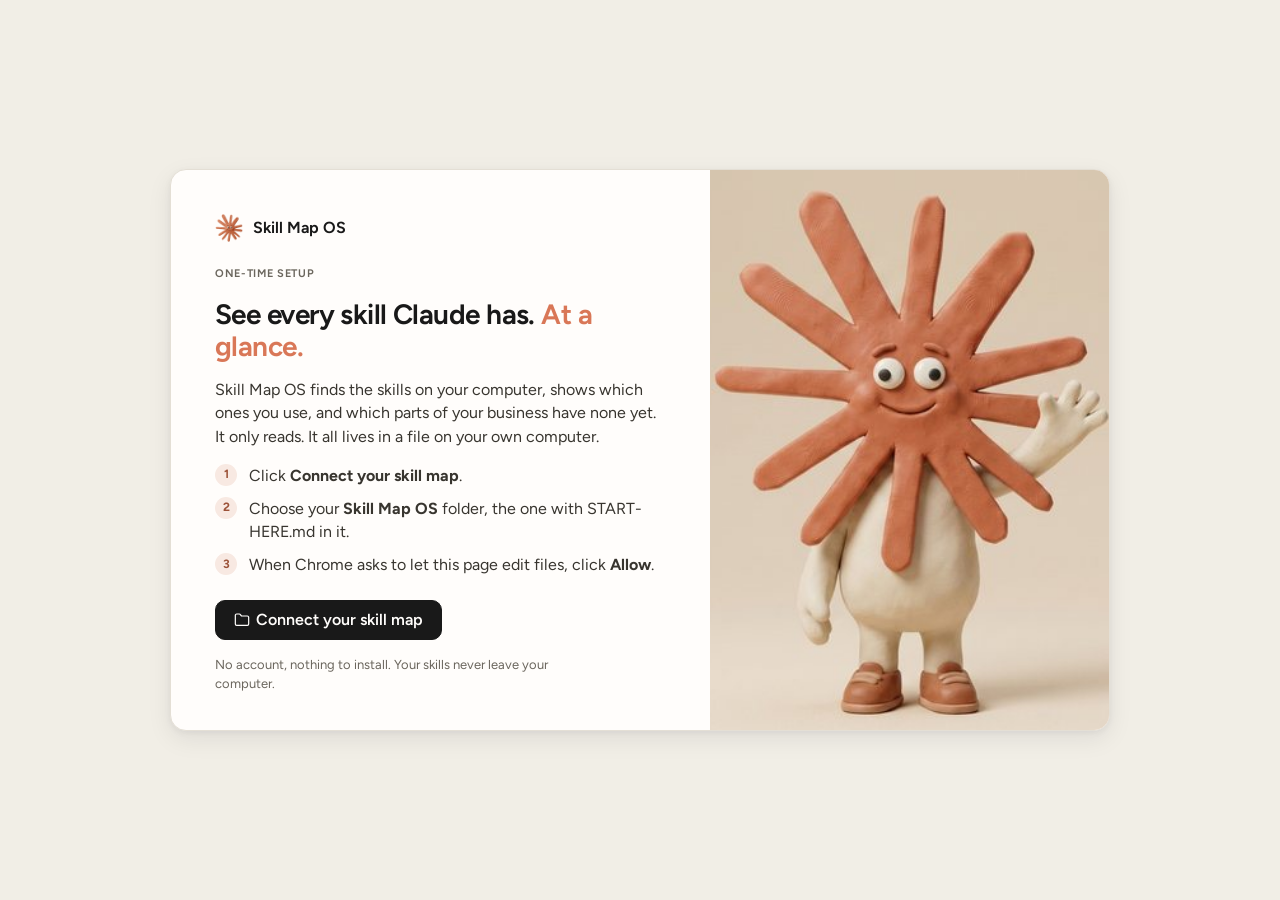
==== apps/skill-map/index.html @ aa1244ad "Skill Map OS, first release Co-Authored-By: Claude Sonnet 5.5 <noreply@anthropic.com>" ====
<!doctype html>
<html lang="en-GB">
<head>
  <meta charset="utf-8">
  <meta name="viewport" content="width=device-width, initial-scale=1">
  <title>Skill Map OS</title>
  <meta name="description" content="Every skill Claude has, drawn as one map: which you use, how they connect, and which parts of your business have none yet.">
  <link rel="icon" type="image/png" href="../shared/images/claude-icon.png">
  <!-- Shared look (theme.css holds every colour and font) -->
  <link rel="stylesheet" href="../shared/theme.css">
  <link rel="stylesheet" href="../shared/base.css">
  <link rel="stylesheet" href="../shared/sidebar.css">
  <!-- Light or dark: applied before anything draws, so the page never flashes the wrong colours -->
  <script src="../shared/js/theme.js"></script>
  <!-- This app's layout -->
  <link rel="stylesheet" href="app/app.css">
</head>
<body data-tool="skill-map">
  <a class="skip-link" href="#view">Skip to main content</a>

  <!-- Shown before the map is running: welcome, loading, or a problem -->
  <div id="gate" class="gate"></div>

  <!-- The app itself -->
  <div id="shell" class="shell" hidden>
    <aside class="sidebar" id="sidebar" aria-label="Main">
      <div class="sidebar__brand">
        <img src="../shared/images/claude-icon.png" alt="" width="30" height="30">
        <div class="sidebar__brand-text">
          <div class="sidebar__product" id="businessName">Your workspace</div>
        </div>
      </div>

      <!-- The shared sidebar (../shared/js/sidebar.js) adds Home, the other tools in this folder and
           the locked tools. This tool's own pages stay here, so they work even if those can't load. -->
      <a class="side-home" href="../home/"><span data-icon="home"></span>Home</a>

      <div class="side-label">Your tools</div>
      <section class="tool-group" data-tool-group="skill-map">
        <button type="button" class="tool-group__head" aria-expanded="true" aria-controls="nav">
          <span class="tool-group__icon"><span data-icon="map"></span></span>
          <span class="tool-group__name">Skill Map OS</span>
          <span class="tool-group__count" aria-hidden="true"></span>
          <span class="tool-group__chevron"><span data-icon="chevronDown"></span></span>
        </button>
        <div class="tool-group__body">
          <nav class="nav" id="nav" aria-label="Skill Map OS">
            <a class="nav__item" href="#map" data-view="map"><span data-icon="map"></span>Map</a>
            <a class="nav__item" href="#skills" data-view="skills"><span data-icon="list"></span>All skills<span class="nav__count" data-count="skills"></span></a>
            <a class="nav__item" href="#overview" data-view="overview"><span data-icon="barChart"></span>Overview</a>
            <a class="nav__item" href="#gaps" data-view="gaps"><span data-icon="target"></span>Gaps<span class="nav__count" data-count="gaps"></span></a>
            <a class="nav__item" href="#review" data-view="review"><span data-icon="sparkle"></span>Review<span class="nav__count nav__count--accent" data-count="review"></span></a>
          </nav>
        </div>
      </section>

      <!-- Shared sidebar: the other tools in this folder, then the locked ones -->
      <div data-toolkit-menu="others"></div>
      <div data-toolkit-menu="more" hidden></div>

      <div class="sidebar__foot">
        <div class="saved-mini" id="savedMini"></div>
        <div class="sidebar__row">
          <span class="sidebar__spacer"></span>
          <button type="button" class="icon-btn" data-action="shortcuts" aria-label="Keyboard shortcuts"><span data-icon="keyboard"></span></button>
          <button type="button" class="icon-btn" data-action="settings" aria-label="Preferences" title="Preferences"><span data-icon="settings"></span></button>
        </div>
        <div class="sidebar__by">
          <img src="../shared/images/claude-icon.png" alt="" width="22" height="22">
          <span>by Get AI Powers</span>
        </div>
      </div>
    </aside>
    <div class="sidebar-scrim" data-action="close-sidebar"></div>

    <div class="main">
      <header class="topbar">
        <button type="button" class="icon-btn topbar__menu" data-action="open-sidebar" aria-label="Open menu"><span data-icon="menu"></span></button>
        <div class="topbar__title">
          <h1 id="viewTitle">Map</h1>
          <span class="topbar__sub" id="viewSub"></span>
        </div>
        <div class="topbar__search">
          <span data-icon="search" class="topbar__search-icon"></span>
          <input type="search" id="searchInput" class="input" placeholder="Find a skill" autocomplete="off" aria-label="Find a skill">
          <span class="kbd topbar__search-kbd">/</span>
          <div class="search-results popover" id="searchResults" hidden role="listbox"></div>
        </div>
        <span class="claude-status" id="claudeStatus" hidden></span>
        <span class="save-status" id="saveStatus" hidden></span>
        <button type="button" class="icon-btn topbar__theme" data-theme-toggle aria-label="Switch to dark mode" title="Light or dark"><span data-icon="moon"></span></button>
        <button type="button" class="btn topbar__add" data-action="add-manual" title="Add a skill you use on claude.ai"><span data-icon="plus"></span><span class="topbar__add-label">Add a skill</span></button>
        <button type="button" class="btn btn--primary topbar__new" id="scanBtn" data-action="scan" aria-label="Scan again" title="Scan again (S)"><span data-icon="refresh"></span><span class="topbar__new-label">Scan again</span></button>
      </header>
      <div id="banner"></div>
      <main id="view" class="view" tabindex="-1"></main>
    </div>

    <!-- The panel: one skill or group, slides in from the right -->
    <aside class="drawer" id="drawer" aria-label="Details" hidden></aside>
  </div>

  <!-- Pop-up: forms and messages -->
  <dialog class="modal" id="genericDialog"><div id="genericBody"></div></dialog>

  <!-- Pop-up: keyboard shortcuts -->
  <dialog class="modal" id="shortcutsDialog" aria-labelledby="shortcutsTitle">
    <div class="modal__head"><h2 id="shortcutsTitle">Keyboard shortcuts</h2><button type="button" class="icon-btn" data-close aria-label="Close"><span data-icon="x"></span></button></div>
    <div class="modal__body shortcuts">
      <div><span class="kbd">/</span> Find a skill</div>
      <div><span class="kbd">1</span> to <span class="kbd">5</span> Map, All skills, Overview, Gaps, Review</div>
      <div><span class="kbd">S</span> Scan again</div>
      <div><span class="kbd">F</span> Fit the whole map on screen</div>
      <div><span class="kbd">+</span> <span class="kbd">-</span> Zoom the map (click it first)</div>
      <div><span class="kbd">Esc</span> Close a panel or pop-up</div>
    </div>
  </dialog>

  <!-- Shared helpers, then the model, then the pages, then the app that ties them together -->
  <script src="../shared/js/ui.js"></script>
  <script src="../shared/js/store.js"></script>
  <script src="../shared/js/sidebar.js"></script>
  <script src="app/model.js"></script>
  <script src="app/components.js"></script>
  <script src="app/map.js"></script>
  <script src="app/view-map.js"></script>
  <script src="app/view-skills.js"></script>
  <script src="app/view-overview.js"></script>
  <script src="app/view-gaps.js"></script>
  <script src="app/view-review.js"></script>
  <script src="app/view-preferences.js"></script>
  <script src="app/drawer.js"></script>
  <script src="app/app.js"></script>
</body>
</html>
---- apps/shared/theme.css ----
/*
  THEME
  -----
  Every colour, font, size, space, corner and shadow in the app comes from this file.
  To re-brand the whole app (for a client, or to your own colours), change the values below
  and nothing else. There are 2 sets of colours: light (first) and dark (further down).
  The switch in the top bar flips between them; with no choice made, the app follows the computer.

  Current look: calm, clean software (white, soft grey, near-black text) with small touches of
  Claude terracotta for Get AI Powers. Font: Figtree, bundled in shared/fonts so it works offline.

  Want the Get AI Powers slab-serif headings instead? The brand fonts are bundled in shared/fonts.
  Uncomment the @font-face block at the bottom and set --font-display.
*/

@font-face { font-family: "Figtree"; src: url("fonts/Figtree-Variable.woff2") format("woff2"); font-weight: 300 900; font-style: normal; font-display: swap; }
@font-face { font-family: "Figtree"; src: url("fonts/Figtree-Italic-Variable.woff2") format("woff2"); font-weight: 300 900; font-style: italic; font-display: swap; }

:root {
  color-scheme: light;

  /* ---------- Colours: surfaces ---------- */
  --color-bg:           #F5F3EE;  /* main working area */
  --color-sidebar:      #F1EEE6;  /* sidebar and quiet panels */
  --color-surface:      #FFFDFB;  /* cards, drawers, pop-ups */
  --color-sunk:         #EFEBE0;  /* hover, inset areas, skeletons */
  --color-sunk-strong:  #E6E1D6;  /* selected rows, pressed states */
  --color-line:         #E4DFD5;  /* hairline borders and dividers */
  --color-line-strong:  #C4BEB4;  /* input borders, borders on hover */

  /* ---------- Colours: text ---------- */
  --color-ink:          #191919;  /* main text (never pure black) */
  --color-ink-soft:     #38352F;  /* secondary text */
  --color-muted:        #6B665D;  /* helper text, labels, timestamps */
  --color-faint:        #A8A196;  /* placeholders, disabled */

  /* ---------- Colours: main buttons (near-black in light, near-white in dark) ---------- */
  --color-primary:       #191919;
  --color-primary-hover: #38352F;
  --color-on-primary:    #FFFDFB;

  /* ---------- Colours: accent (clay from the Get AI Powers brand, used sparingly) ---------- */
  --color-accent:       #D97757;  /* icons, the selected page, the logo, small highlights */
  --color-accent-hover: #C4643F;
  --color-accent-text:  #9C5238;  /* accent used for small text (passes contrast on white) */
  --color-accent-soft:  #F8E9E2;  /* count badges, "New" tags, highlights */
  --color-accent-line:  #EFC8B8;
  --color-on-accent:    #191919;

  /* ---------- Colours: meaning ---------- */
  --color-success:      #1F7A45;
  --color-success-soft: #DCF3E3;
  --color-warning:      #8A5200;
  --color-warning-soft: #FFF0D2;
  --color-danger:       #B2261D;
  --color-danger-soft:  #FFE6E2;
  --color-info:         #1E5A9F;
  --color-info-soft:    #E1EEFC;
  --color-dark:         #191919;  /* toasts and tooltips */
  --color-on-dark:      #F5F3EE;
  --color-scrim:        rgba(25, 25, 25, 0.32);  /* the dim layer behind pop-ups */

  /* Category colours (Do today, Quick wins, Delegate, Waiting on, Can wait) */
  --cat-today:    #D97757;
  --cat-quick:    #C08A1E;
  --cat-delegate: #3F8A55;
  --cat-waiting:  #4A73B5;
  --cat-later:    #8C9099;

  /* Calendar event colours */
  --event-bg:     #E9F0FB;
  --event-line:   #4A73B5;
  --event-text:   #1F3F6E;
  --block-bg:     #F8E9E2;   /* a task dragged into the calendar */
  --block-line:   #D97757;

  /* ---------- Type ---------- */
  --font-ui: "Figtree", -apple-system, BlinkMacSystemFont, "Segoe UI", "Helvetica Neue", Helvetica, Arial, sans-serif;
  --font-display: var(--font-ui);
  --font-mono: ui-monospace, "SF Mono", Menlo, Consolas, "Liberation Mono", monospace;

  --text-2xs: 0.6875rem; /* 11px */
  --text-xs:  0.75rem;   /* 12px */
  --text-sm:  0.8125rem; /* 13px */
  --text-base: 0.875rem; /* 14px, the main UI size */
  --text-md:  1rem;      /* 16px */
  --text-lg:  1.125rem;
  --text-xl:  1.375rem;
  --text-2xl: 1.75rem;
  --leading: 1.45;

  /* ---------- Space ---------- */
  --space-1: 4px;
  --space-2: 8px;
  --space-3: 12px;
  --space-4: 16px;
  --space-5: 20px;
  --space-6: 24px;
  --space-7: 32px;
  --space-8: 48px;

  /* ---------- Layout ---------- */
  --sidebar-width: 248px;
  --topbar-height: 60px;
  --drawer-width: 420px;
  --content-max: 1120px;

  /* ---------- Corners and shadows ---------- */
  --radius-xs: 6px;
  --radius-sm: 8px;
  --radius-md: 10px;   /* cards */
  --radius-lg: 12px;   /* columns, sections */
  --radius-xl: 14px;   /* pop-ups */
  --radius-pill: 999px;
  --shadow-sm: 0 1px 2px rgba(20, 24, 33, 0.05);
  --shadow-md: 0 2px 6px rgba(20, 24, 33, 0.05), 0 8px 24px rgba(20, 24, 33, 0.08);
  --shadow-lg: 0 12px 40px rgba(20, 24, 33, 0.14);
  --focus-ring: 0 0 0 3px rgba(204, 120, 92, 0.32);

  /* ---------- Motion ---------- */
  --ease-out: cubic-bezier(0.22, 1, 0.36, 1);
  --ease-in-out: cubic-bezier(0.65, 0, 0.35, 1);
  --dur-fast: 120ms;
  --dur-base: 200ms;
  --dur-slow: 340ms;
}

/* ---------- Dark colours: used when the switch says dark, or the computer prefers dark ---------- */
:root[data-theme="dark"] {
  color-scheme: dark;
  --color-bg: #191919; --color-sidebar: #1E1D1B; --color-surface: #2A2825; --color-sunk: #24231F; --color-sunk-strong: #302E2A;
  --color-line: #38352F; --color-line-strong: #4A4640;
  --color-ink: #F5F3EE; --color-ink-soft: #D8D3C9; --color-muted: #A8A196; --color-faint: #77726A;
  --color-primary: #F5F3EE; --color-primary-hover: #FFFDFB; --color-on-primary: #191919;
  --color-accent: #E08A6A; --color-accent-hover: #E9A98F; --color-accent-text: #E9A98F; --color-accent-soft: #3A251C; --color-accent-line: #5C3626; --color-on-accent: #191919;
  --color-success: #6FD39A; --color-success-soft: #173A26; --color-warning: #F4C872; --color-warning-soft: #3C2E12;
  --color-danger: #FFB3A8; --color-danger-soft: #46201C; --color-info: #9FC7F3; --color-info-soft: #19304A;
  --color-dark: #2A2825; --color-on-dark: #F5F3EE; --color-scrim: rgba(0, 0, 0, 0.55);
  --cat-today: #E08A6A; --cat-quick: #F4C872; --cat-delegate: #6FD39A; --cat-waiting: #9FC7F3; --cat-later: #A0A5AE;
  --event-bg: #19304A; --event-line: #6F9BD9; --event-text: #CFE2FA; --block-bg: #3A251C; --block-line: #E08A6A;
  --shadow-sm: 0 1px 2px rgba(0, 0, 0, 0.4); --shadow-md: 0 2px 6px rgba(0, 0, 0, 0.3), 0 8px 24px rgba(0, 0, 0, 0.35); --shadow-lg: 0 12px 40px rgba(0, 0, 0, 0.5);
  --focus-ring: 0 0 0 3px rgba(222, 142, 114, 0.4);
}
@media (prefers-color-scheme: dark) {
  :root:not([data-theme="light"]) {
    color-scheme: dark;
    --color-bg: #191919; --color-sidebar: #1E1D1B; --color-surface: #2A2825; --color-sunk: #24231F; --color-sunk-strong: #302E2A;
    --color-line: #38352F; --color-line-strong: #4A4640;
    --color-ink: #F5F3EE; --color-ink-soft: #D8D3C9; --color-muted: #A8A196; --color-faint: #77726A;
    --color-primary: #F5F3EE; --color-primary-hover: #FFFDFB; --color-on-primary: #191919;
    --color-accent: #E08A6A; --color-accent-hover: #E9A98F; --color-accent-text: #E9A98F; --color-accent-soft: #3A251C; --color-accent-line: #5C3626; --color-on-accent: #191919;
    --color-success: #6FD39A; --color-success-soft: #173A26; --color-warning: #F4C872; --color-warning-soft: #3C2E12;
    --color-danger: #FFB3A8; --color-danger-soft: #46201C; --color-info: #9FC7F3; --color-info-soft: #19304A;
    --color-dark: #2A2825; --color-on-dark: #F5F3EE; --color-scrim: rgba(0, 0, 0, 0.55);
    --cat-today: #E08A6A; --cat-quick: #F4C872; --cat-delegate: #6FD39A; --cat-waiting: #9FC7F3; --cat-later: #A0A5AE;
    --event-bg: #19304A; --event-line: #6F9BD9; --event-text: #CFE2FA; --block-bg: #3A251C; --block-line: #E08A6A;
    --shadow-sm: 0 1px 2px rgba(0, 0, 0, 0.4); --shadow-md: 0 2px 6px rgba(0, 0, 0, 0.3), 0 8px 24px rgba(0, 0, 0, 0.35); --shadow-lg: 0 12px 40px rgba(0, 0, 0, 0.5);
    --focus-ring: 0 0 0 3px rgba(222, 142, 114, 0.4);
  }
}

/*
  Optional: the Get AI Powers brand look (slab serif headings).
  Remove the comment markers around this block, then set:
    --font-display: "Zilla Slab", Georgia, serif;

@font-face { font-family: "Zilla Slab"; src: url("fonts/ZillaSlab-SemiBold.woff2") format("woff2"); font-weight: 600; font-display: swap; }
@font-face { font-family: "Zilla Slab"; src: url("fonts/ZillaSlab-Bold.woff2") format("woff2"); font-weight: 700; font-display: swap; }
*/
---- apps/shared/base.css ----
/*
  BASE
  ----
  Shared building blocks for every tool: buttons, inputs, tick boxes, chips,
  avatars, segmented switches, pop-ups, side panels, notifications, menus, empty states and
  the gentle animations. Every value comes from theme.css, so re-branding happens there.
*/

/* ---------- Reset ---------- */
*, *::before, *::after { box-sizing: border-box; }
html { -webkit-text-size-adjust: 100%; }
body {
  margin: 0;
  background: var(--color-bg);
  color: var(--color-ink);
  font-family: var(--font-ui);
  font-size: var(--text-base);
  line-height: var(--leading);
  -webkit-font-smoothing: antialiased;
  -moz-osx-font-smoothing: grayscale;
}
img, svg { display: block; max-width: 100%; }
button, input, select, textarea { font: inherit; color: inherit; letter-spacing: inherit; }
h1, h2, h3, h4 { font-family: var(--font-display); margin: 0; line-height: 1.25; letter-spacing: -0.01em; }
h1 { font-size: var(--text-xl); font-weight: 650; }
h2 { font-size: var(--text-md); font-weight: 650; }
h3 { font-size: var(--text-base); font-weight: 600; }
p { margin: 0; }
a { color: var(--color-accent-text); text-underline-offset: 2px; }
::selection { background: var(--color-accent-soft); }
:focus-visible { outline: none; box-shadow: var(--focus-ring); border-radius: var(--radius-sm); }
[hidden] { display: none !important; }

.sr-only {
  position: absolute; width: 1px; height: 1px; padding: 0; margin: -1px;
  overflow: hidden; clip: rect(0 0 0 0); white-space: nowrap; border: 0;
}
.skip-link { position: absolute; left: 8px; top: -40px; z-index: 100; background: var(--color-dark); color: var(--color-on-dark); padding: 8px 12px; border-radius: var(--radius-sm); }
.skip-link:focus { top: 8px; }

/* Small uppercase section label */
.label {
  font-size: var(--text-2xs); font-weight: 650; letter-spacing: 0.06em; text-transform: uppercase;
  color: var(--color-muted);
}
.muted { color: var(--color-muted); }
.faint { color: var(--color-faint); }
.num { font-variant-numeric: tabular-nums; }

/* ---------- Buttons ---------- */
.btn {
  display: inline-flex; align-items: center; justify-content: center; gap: 6px;
  height: 34px; padding: 0 14px;
  font-size: var(--text-base); font-weight: 600; line-height: 1; white-space: nowrap;
  color: var(--color-ink); background: var(--color-surface);
  border: 1px solid var(--color-line); border-radius: var(--radius-md);
  cursor: pointer; text-decoration: none; -webkit-tap-highlight-color: transparent;
  transition: background-color var(--dur-fast) var(--ease-out), border-color var(--dur-fast) var(--ease-out),
              color var(--dur-fast) var(--ease-out), transform var(--dur-fast) var(--ease-out);
}
.btn:hover { background: var(--color-sunk); border-color: var(--color-line-strong); }
.btn:active { transform: scale(0.98); }
.btn[disabled] { opacity: 0.5; cursor: not-allowed; transform: none; }
.btn svg { width: 16px; height: 16px; flex: none; }
.btn--primary { background: var(--color-primary); border-color: var(--color-primary); color: var(--color-on-primary); }
.btn--primary:hover { background: var(--color-primary-hover); border-color: var(--color-primary-hover); }
.btn--accent { background: var(--color-accent); border-color: var(--color-accent); color: var(--color-on-accent); }
.btn--accent:hover { background: var(--color-accent-hover); border-color: var(--color-accent-hover); }
.btn--approve { background: var(--color-success); border-color: var(--color-success); color: var(--color-surface); }
.btn--approve:hover { background: color-mix(in srgb, var(--color-success) 85%, var(--color-ink)); border-color: color-mix(in srgb, var(--color-success) 85%, var(--color-ink)); }
.btn--ghost { background: transparent; border-color: transparent; box-shadow: none; color: var(--color-ink-soft); }
.btn--ghost:hover { background: var(--color-sunk); color: var(--color-ink); }
.btn--danger { color: var(--color-danger); }
.btn--danger:hover { background: var(--color-danger-soft); }
.btn--sm { height: 28px; padding: 0 10px; font-size: var(--text-sm); border-radius: var(--radius-sm); }
.btn--lg { height: 40px; padding: 0 18px; font-size: var(--text-md); }

.icon-btn {
  display: inline-grid; place-items: center; width: 30px; height: 30px; flex: none;
  border: 0; border-radius: var(--radius-sm); background: transparent; color: var(--color-muted);
  cursor: pointer; transition: background-color var(--dur-fast) var(--ease-out), color var(--dur-fast) var(--ease-out);
}
.icon-btn:hover { background: var(--color-sunk); color: var(--color-ink); }
.icon-btn svg { width: 17px; height: 17px; }
.icon-btn--sm { width: 26px; height: 26px; }
.icon-btn--sm svg { width: 15px; height: 15px; }
.icon-btn.is-approve:hover { background: var(--color-success-soft); color: var(--color-success); }
.icon-btn.is-skip:hover { background: var(--color-danger-soft); color: var(--color-danger); }

.kbd {
  display: inline-grid; place-items: center; min-width: 18px; height: 18px; padding: 0 4px;
  font-family: var(--font-ui); font-size: 10.5px; font-weight: 600; color: var(--color-muted);
  background: var(--color-surface); border: 1px solid var(--color-line-strong); border-bottom-width: 2px; border-radius: 4px;
}

/* ---------- Inputs ---------- */
.input, .select, .textarea {
  width: 100%; height: 34px; padding: 0 10px;
  background: var(--color-surface); color: var(--color-ink);
  border: 1px solid var(--color-line-strong); border-radius: var(--radius-sm);
  font-size: var(--text-base);
  transition: border-color var(--dur-fast) var(--ease-out), box-shadow var(--dur-fast) var(--ease-out);
}
.input::placeholder, .textarea::placeholder { color: var(--color-faint); }
.input:focus, .select:focus, .textarea:focus { outline: none; border-color: var(--color-accent); box-shadow: var(--focus-ring); }
.textarea { height: auto; min-height: 80px; padding: 8px 10px; resize: vertical; line-height: 1.5; }
.select {
  appearance: none; -webkit-appearance: none; padding-right: 30px; cursor: pointer;
  background-image: url("data:image/svg+xml,%3Csvg xmlns='http://www.w3.org/2000/svg' width='10' height='6' viewBox='0 0 10 6'%3E%3Cpath d='M1 1l4 4 4-4' fill='none' stroke='%2375756E' stroke-width='1.5' stroke-linecap='round' stroke-linejoin='round'/%3E%3C/svg%3E");
  background-repeat: no-repeat; background-position: right 10px center;
}
.field { display: grid; gap: 5px; }
.field__label { font-size: var(--text-sm); font-weight: 550; color: var(--color-ink-soft); }
.field__hint { font-size: var(--text-xs); color: var(--color-muted); }
.field-row { display: grid; grid-template-columns: 1fr 1fr; gap: var(--space-3); }
@media (max-width: 520px) { .field-row { grid-template-columns: 1fr; } }

/* A borderless input that looks like text until you click it (task titles in the side panel) */
.input-bare {
  width: 100%; border: 1px solid transparent; background: transparent; border-radius: var(--radius-sm);
  padding: 4px 6px; margin: -4px -6px;
  transition: border-color var(--dur-fast) var(--ease-out), background-color var(--dur-fast) var(--ease-out);
}
.input-bare:hover { background: var(--color-sunk); }
.input-bare:focus { outline: none; border-color: var(--color-accent); background: var(--color-surface); box-shadow: var(--focus-ring); }

/* ---------- Round tick box ---------- */
.check {
  width: 18px; height: 18px; border-radius: 50%; flex: none; padding: 0; cursor: pointer;
  display: grid; place-items: center;
  border: 1.5px solid var(--color-line-strong); background: var(--color-surface);
  transition: background-color var(--dur-base) var(--ease-out), border-color var(--dur-base) var(--ease-out), transform var(--dur-fast) var(--ease-out);
}
.check:hover { border-color: var(--color-success); background: var(--color-success-soft); }
.check:active { transform: scale(0.88); }
.check svg { width: 11px; height: 11px; fill: none; stroke: var(--color-surface); stroke-width: 3; stroke-linecap: round; stroke-linejoin: round; stroke-dasharray: 24; stroke-dashoffset: 24; transition: stroke-dashoffset var(--dur-slow) var(--ease-out) 40ms; }
.check[aria-checked="true"] { background: var(--color-success); border-color: var(--color-success); }
.check[aria-checked="true"] svg { stroke-dashoffset: 0; }
.check.is-popping { animation: pop 340ms var(--ease-out); }

/* ---------- Chips, badges, dots ---------- */
.chip {
  display: inline-flex; align-items: center; gap: 4px; height: 20px; padding: 0 7px;
  border-radius: var(--radius-xs); background: var(--color-sunk); color: var(--color-ink-soft);
  font-size: var(--text-xs); font-weight: 500; white-space: nowrap; max-width: 100%; overflow: hidden; text-overflow: ellipsis;
}
.chip svg { width: 12px; height: 12px; flex: none; }
.chip--danger { background: var(--color-danger-soft); color: var(--color-danger); }
.chip--warning { background: var(--color-warning-soft); color: var(--color-warning); }
.chip--success { background: var(--color-success-soft); color: var(--color-success); }
.chip--info { background: var(--color-info-soft); color: var(--color-info); }
.chip--accent { background: var(--color-accent-soft); color: var(--color-accent-text); }
.badge {
  display: inline-grid; place-items: center; min-width: 18px; height: 18px; padding: 0 5px;
  border-radius: var(--radius-pill); background: var(--color-sunk-strong); color: var(--color-ink-soft);
  font-size: var(--text-2xs); font-weight: 650; font-variant-numeric: tabular-nums;
}
.badge--accent { background: var(--color-accent-soft); color: var(--color-accent-text); }
.dot { width: 8px; height: 8px; border-radius: 50%; flex: none; background: var(--cat-later); }
.new-tag {
  display: inline-flex; align-items: center; height: 18px; padding: 0 6px; border-radius: var(--radius-xs);
  background: var(--color-accent-soft); color: var(--color-accent-text); font-size: 10px; font-weight: 700; letter-spacing: 0.04em; text-transform: uppercase;
}

/* Initials in a circle, for people */
.avatar {
  --av: #8C8C84;
  display: inline-grid; place-items: center; width: 22px; height: 22px; border-radius: 50%; flex: none;
  background: color-mix(in srgb, var(--av) 20%, var(--color-surface)); color: color-mix(in srgb, var(--av) 70%, var(--color-ink));
  font-size: 10px; font-weight: 700; letter-spacing: 0.02em;
}
.avatar--md { width: 30px; height: 30px; font-size: 12px; }
.avatar--lg { width: 44px; height: 44px; font-size: 16px; }

/* ---------- On/off switch ---------- */
.switch { display: inline-flex; align-items: center; gap: 8px; cursor: pointer; user-select: none; font-size: var(--text-sm); color: var(--color-ink-soft); }
.switch input { position: absolute; opacity: 0; width: 1px; height: 1px; }
.switch__track { position: relative; width: 30px; height: 18px; border-radius: var(--radius-pill); background: var(--color-line-strong); transition: background-color var(--dur-base) var(--ease-out); flex: none; }
.switch__track::after { content: ""; position: absolute; top: 2px; left: 2px; width: 14px; height: 14px; border-radius: 50%; background: #FFFFFF; box-shadow: var(--shadow-sm); transition: transform var(--dur-base) var(--ease-out); }
.switch input:checked + .switch__track { background: var(--color-accent); }
.switch input:checked + .switch__track::after { transform: translateX(12px); }
.switch input:focus-visible + .switch__track { box-shadow: var(--focus-ring); }

/* ---------- Segmented switch (Day / Week / Month) ---------- */
.segmented { display: inline-flex; padding: 3px; gap: 2px; background: var(--color-sidebar); border: 1px solid var(--color-line); border-radius: var(--radius-lg); }
.segmented button {
  height: 28px; padding: 0 12px; border: 1px solid transparent; border-radius: var(--radius-sm); background: transparent; cursor: pointer;
  font-size: var(--text-sm); font-weight: 600; color: var(--color-muted);
  transition: background-color var(--dur-fast) var(--ease-out), color var(--dur-fast) var(--ease-out);
}
.segmented button:hover { color: var(--color-ink); }
.segmented button[aria-pressed="true"] { background: var(--color-surface); border-color: var(--color-line); color: var(--color-ink); }

/* ---------- Cards ---------- */
.card { background: var(--color-surface); border: 1px solid var(--color-line); border-radius: var(--radius-lg); transition: border-color var(--dur-fast) var(--ease-out); }
.card__head { display: flex; align-items: center; justify-content: space-between; gap: var(--space-3); padding: var(--space-3) var(--space-4); border-bottom: 1px solid var(--color-line); }
.card__body { padding: var(--space-4); }

/* ---------- Pop-up dialogs ---------- */
dialog.modal {
  width: min(520px, calc(100vw - 24px)); max-height: calc(100vh - 48px); padding: 0;
  border: 1px solid var(--color-line); border-radius: var(--radius-xl);
  background: var(--color-surface); color: var(--color-ink); box-shadow: var(--shadow-lg); overflow: auto;
}
dialog.modal::backdrop { background: var(--color-scrim); }
dialog.modal[open] { animation: dialog-in var(--dur-slow) var(--ease-out); }
dialog.modal[open]::backdrop { animation: fade-in var(--dur-base) var(--ease-out); }
.modal__head { display: flex; align-items: center; gap: var(--space-3); padding: var(--space-4) var(--space-5); border-bottom: 1px solid var(--color-line); }
.modal__head h2 { flex: 1; }
.modal__body { padding: var(--space-5); display: grid; gap: var(--space-4); }
.modal__foot { display: flex; justify-content: flex-end; align-items: center; gap: var(--space-2); padding: var(--space-3) var(--space-5); border-top: 1px solid var(--color-line); background: var(--color-sidebar); }
.modal__foot .spacer { flex: 1; }

/* ---------- Notifications (toasts) ---------- */
.toasts { position: fixed; z-index: 90; right: var(--space-5); bottom: var(--space-5); display: grid; gap: var(--space-2); justify-items: end; pointer-events: none; width: min(380px, calc(100vw - 32px)); }
.toast {
  display: flex; align-items: center; gap: var(--space-3); padding: 9px 10px 9px 14px; border-radius: var(--radius-md);
  background: var(--color-dark); color: var(--color-on-dark); font-size: var(--text-base); box-shadow: var(--shadow-lg);
  pointer-events: auto; animation: toast-in var(--dur-slow) var(--ease-out) both;
}
.toast.is-leaving { animation: toast-out var(--dur-base) var(--ease-in-out) both; }
.toast__icon { width: 16px; height: 16px; flex: none; color: #9FD3AE; }
.toast__text { flex: 1; }
.toast__action { border: 0; background: rgba(255, 255, 255, 0.12); color: var(--color-on-dark); padding: 5px 10px; border-radius: var(--radius-sm); cursor: pointer; font-weight: 600; font-size: var(--text-sm); }
.toast__action:hover { background: rgba(255, 255, 255, 0.22); }
@media (max-width: 640px) { .toasts { right: 50%; transform: translateX(50%); bottom: 72px; justify-items: center; } }

/* ---------- Menus and pop-overs ---------- */
.popover {
  position: fixed; z-index: 80; min-width: 200px; max-width: 320px; padding: 4px;
  background: var(--color-surface); border: 1px solid var(--color-line); border-radius: var(--radius-md); box-shadow: var(--shadow-lg);
  animation: pop-in var(--dur-base) var(--ease-out);
}
.menu-item {
  display: flex; align-items: center; gap: 8px; width: 100%; height: 30px; padding: 0 8px; border: 0; border-radius: 5px;
  background: transparent; text-align: left; cursor: pointer; font-size: var(--text-base); color: var(--color-ink);
}
.menu-item:hover, .menu-item[aria-selected="true"] { background: var(--color-sunk); }
.menu-item svg { width: 15px; height: 15px; color: var(--color-muted); flex: none; }

/* ---------- Loading shimmer ---------- */
.skeleton { border-radius: var(--radius-sm); background: linear-gradient(90deg, var(--color-sunk) 0%, var(--color-surface) 50%, var(--color-sunk) 100%); background-size: 200% 100%; animation: shimmer 1.4s ease-in-out infinite; }

/* ---------- Empty states (with the Claude character) ---------- */
.empty { display: grid; justify-items: center; text-align: center; gap: var(--space-3); padding: var(--space-8) var(--space-5); animation: enter var(--dur-slow) var(--ease-out) both; }
.empty__art { width: 96px; height: 96px; border-radius: var(--radius-lg); overflow: hidden; background: var(--color-sunk); }
.empty__art img { width: 100%; height: 100%; object-fit: cover; }
.empty h3 { font-size: var(--text-md); }
.empty p { color: var(--color-muted); max-width: 42ch; }
.empty--compact { padding: var(--space-6) var(--space-4); }
.empty--compact .empty__art { width: 64px; height: 64px; }

/* A copyable "say this to Claude" phrase */
.say { display: inline-flex; align-items: center; gap: 8px; padding: 4px 4px 4px 10px; border-radius: var(--radius-sm); background: var(--color-accent-soft); border: 1px solid var(--color-accent-line); font-size: var(--text-base); font-weight: 550; color: var(--color-ink); }
.say__copy { border: 0; border-radius: 4px; padding: 3px 8px; cursor: pointer; background: var(--color-surface); color: var(--color-accent-text); font-size: var(--text-xs); font-weight: 650; box-shadow: var(--shadow-sm); }
.say__copy:hover { background: var(--color-sunk); color: var(--color-accent-hover); }

/* ---------- Animations ---------- */
.enter { animation: enter var(--dur-slow) var(--ease-out) both; animation-delay: calc(var(--i, 0) * 30ms); }
@keyframes enter     { from { opacity: 0; transform: translateY(4px); } to { opacity: 1; transform: none; } }
@keyframes fade-in   { from { opacity: 0; } to { opacity: 1; } }
@keyframes dialog-in { from { opacity: 0; transform: translateY(8px) scale(0.985); } to { opacity: 1; transform: none; } }
@keyframes pop-in    { from { opacity: 0; transform: translateY(-4px) scale(0.98); } to { opacity: 1; transform: none; } }
@keyframes toast-in  { from { opacity: 0; transform: translateY(10px); } to { opacity: 1; transform: none; } }
@keyframes toast-out { to { opacity: 0; transform: translateY(6px); } }
@keyframes shimmer   { from { background-position: 100% 0; } to { background-position: -100% 0; } }
@keyframes pop       { 0% { transform: scale(1); } 45% { transform: scale(1.22); } 100% { transform: scale(1); } }
@keyframes flash-ok  { 0% { background: var(--color-success-soft); } 100% { background: transparent; } }

/* People who ask their computer for less motion get none of it */
@media (prefers-reduced-motion: reduce) {
  *, *::before, *::after { animation-duration: 1ms !important; animation-iteration-count: 1 !important; animation-delay: 0ms !important; transition-duration: 1ms !important; scroll-behavior: auto !important; }
}

/* ============ Brain dump (shared, js/braindump.js): the top bar button, the recorder, What's it about ============ */
.topbar__voice svg { color: var(--color-accent); }
.claude-status { display: inline-flex; align-items: center; gap: 6px; height: 26px; padding: 0 10px; border-radius: var(--radius-pill); background: var(--color-accent-soft); color: var(--color-accent-text); font-size: var(--text-xs); font-weight: 600; white-space: nowrap; animation: fade-in var(--dur-base) var(--ease-out); }
.claude-status__spin { width: 13px; height: 13px; animation: spin 900ms linear infinite; }
@keyframes spin { to { transform: rotate(360deg); } }
@media (max-width: 760px) { .topbar__voice-label, .claude-status__text { display: none; } .topbar__voice { padding: 0 8px; } }

.modal--voice { width: min(560px, calc(100vw - 24px)); }
.voice { position: relative; display: grid; justify-items: center; gap: var(--space-4); padding: var(--space-7) var(--space-6) var(--space-5); text-align: center; }
.voice__close { position: absolute; top: var(--space-3); right: var(--space-3); }
.voice__mic { position: relative; display: grid; place-items: center; width: 88px; height: 88px; border-radius: 50%; background: var(--color-accent); color: var(--color-on-accent); }
.voice__mic svg { width: 36px; height: 36px; }
.voice__mic.is-live::before, .voice__mic.is-live::after { content: ""; position: absolute; inset: 0; border-radius: 50%; border: 2px solid var(--color-accent); animation: ripple 2s var(--ease-out) infinite; }
.voice__mic.is-live::after { animation-delay: 1s; }
@keyframes ripple { from { transform: scale(1); opacity: 0.6; } to { transform: scale(1.7); opacity: 0; } }
.voice__status { font-weight: 600; color: var(--color-ink-soft); }
.voice__status.is-error { color: var(--color-danger); font-weight: 500; max-width: 40ch; }
.voice__time { color: var(--color-muted); font-weight: 500; margin-left: 4px; }
.voice__text { width: 100%; min-height: 120px; max-height: 260px; overflow: auto; padding: var(--space-4); border-radius: var(--radius-md); background: var(--color-sidebar); border: 1px solid var(--color-line); text-align: left; font-size: var(--text-md); line-height: 1.6; }
.voice__interim { color: var(--color-faint); }
.voice__hint { color: var(--color-muted); font-size: var(--text-sm); }
.voice__actions { display: flex; gap: var(--space-2); }
.voice__small { font-size: var(--text-xs); color: var(--color-muted); max-width: 46ch; }

.about { width: 100%; display: grid; gap: 8px; text-align: left; }
.about__label { font-size: var(--text-xs); font-weight: 650; color: var(--color-muted); }
.about__chips { display: flex; flex-wrap: wrap; gap: 6px; align-items: center; }
.about-chip { font: inherit; font-size: var(--text-sm); padding: 5px 12px; border-radius: var(--radius-pill); border: 1px solid var(--color-line-strong); background: var(--color-surface); color: var(--color-ink); cursor: pointer; }
.about-chip:hover { border-color: var(--color-accent-line); }
.about-chip[aria-pressed="true"] { background: var(--color-accent-soft); border-color: var(--color-accent); color: var(--color-accent-text); font-weight: 600; }
.about-chip:focus-visible { outline: none; box-shadow: var(--focus-ring); }
.about__pick { max-width: 210px; border-radius: var(--radius-pill); }
.about__picked { display: flex; flex-wrap: wrap; gap: 6px; }
.about__picked:empty { display: none; }
.about-tag { display: inline-flex; align-items: center; gap: 4px; padding: 3px 4px 3px 10px; border-radius: var(--radius-pill); background: var(--color-accent-soft); color: var(--color-accent-text); font-size: var(--text-xs); font-weight: 600; }
.about-tag__x { display: grid; place-items: center; width: 18px; height: 18px; border: 0; border-radius: 50%; background: transparent; color: inherit; cursor: pointer; }
.about-tag__x svg { width: 11px; height: 11px; }
.voice__type { width: 100%; }
---- apps/shared/sidebar.css ----
/*
  SIDEBAR: shared by every tool in the toolkit
  ---------------------------------------------
  The left-hand menu: the brand at the top, "Your tools" (each tool a dropdown of its pages),
  "More tools" (locked) and the footer. Drawn by js/sidebar.js. Every tool links this file, so
  moving between tools feels like one app. Colours and sizes come from theme.css.
*/

.sidebar {
  display: flex; flex-direction: column; gap: 2px; min-height: 0;
  padding: var(--space-4) var(--space-3);
  background: var(--color-sidebar); border-right: 1px solid var(--color-line); overflow-y: auto;
  scrollbar-width: thin;
}
.sidebar__brand { display: flex; align-items: center; gap: 10px; padding: 2px 8px var(--space-4); }
.sidebar__brand img { flex: none; border-radius: 7px; }
.sidebar__brand-text { min-width: 0; }
.sidebar__product { font-weight: 700; font-size: var(--text-md); letter-spacing: -0.01em; white-space: nowrap; overflow: hidden; text-overflow: ellipsis; }

/* The Home link at the top of every sidebar */
.side-home {
  display: flex; align-items: center; gap: 10px; height: 36px; padding: 0 8px 0 6px; border: 1px solid transparent; border-radius: var(--radius-sm);
  color: var(--color-ink); font-weight: 650; text-decoration: none;
  transition: background-color var(--dur-fast) var(--ease-out);
}
.side-home svg { width: 24px; height: 24px; padding: 4px; flex: none; border-radius: 7px; border: 1px solid var(--color-line); background: var(--color-surface); color: var(--color-muted); }
.side-home:hover { background: var(--color-sunk); }
.side-home.is-active { background: var(--color-surface); border-color: var(--color-line); }
.side-home.is-active svg { color: var(--color-accent); }

/* Small section headings: "Your tools", "More tools" */
.side-label { padding: var(--space-3) 10px 6px; font-size: var(--text-xs); font-weight: 600; color: var(--color-faint); }

/* ---------- A tool and its dropdown of pages ---------- */
.tool-group { display: grid; }
.tool-group__head {
  display: flex; align-items: center; gap: 10px; width: 100%; height: 36px; padding: 0 8px 0 6px;
  border: 0; border-radius: var(--radius-sm); background: none; cursor: pointer; text-align: left;
  font: inherit; font-weight: 650; color: var(--color-ink);
  transition: background-color var(--dur-fast) var(--ease-out);
}
.tool-group__head:hover { background: var(--color-sunk); }
.tool-group__icon {
  display: grid; place-items: center; width: 24px; height: 24px; flex: none; border-radius: 7px;
  background: var(--color-surface); border: 1px solid var(--color-line); color: var(--color-muted);
}
.tool-group__icon svg { width: 14px; height: 14px; }
.tool-group.is-current .tool-group__icon { color: var(--color-accent); }
.tool-group__name { flex: 1; min-width: 0; white-space: nowrap; overflow: hidden; text-overflow: ellipsis; }
.tool-group__count:not(:empty) { min-width: 20px; height: 20px; padding: 0 6px; border-radius: var(--radius-pill); display: grid; place-items: center; background: var(--color-accent-soft); color: var(--color-accent-text); font-size: var(--text-2xs); font-weight: 700; font-variant-numeric: tabular-nums; }
.tool-group__chevron { display: grid; place-items: center; color: var(--color-faint); transition: transform var(--dur-base) var(--ease-out); }
.tool-group__chevron svg { width: 15px; height: 15px; }
.tool-group:not(.is-open) .tool-group__chevron { transform: rotate(-90deg); }

/* The dropdown opens and closes smoothly by animating its row height */
.tool-group__body { display: grid; grid-template-rows: 0fr; transition: grid-template-rows var(--dur-slow) var(--ease-out); }
.tool-group.is-open .tool-group__body { grid-template-rows: 1fr; }
.tool-group__body > .nav { overflow: hidden; min-height: 0; }
.tool-group.is-open .tool-group__body > .nav { padding: 2px 0 var(--space-2); }

/* ---------- Pages ---------- */
.nav { display: grid; gap: 1px; }
.nav__item {
  display: flex; align-items: center; gap: 10px; height: 32px; padding: 0 8px 0 14px; margin-left: 14px;
  border: 1px solid transparent; border-radius: var(--radius-sm);
  color: var(--color-ink-soft); text-decoration: none; font-weight: 500;
  transition: background-color var(--dur-fast) var(--ease-out), color var(--dur-fast) var(--ease-out), border-color var(--dur-fast) var(--ease-out);
}
.nav__item svg { width: 16px; height: 16px; color: var(--color-faint); flex: none; transition: color var(--dur-fast) var(--ease-out); }
.nav__item:hover { background: var(--color-sunk); color: var(--color-ink); }
.nav__item:hover svg { color: var(--color-muted); }
.nav__item.is-active { background: var(--color-surface); border-color: var(--color-line); color: var(--color-ink); font-weight: 600; }
.nav__item.is-active svg { color: var(--color-accent); }
/* Pages that belong under another page (Waiting on and Done under All tasks) */
.nav__sub { display: grid; gap: 1px; margin-left: 27px; padding-left: 0; border-left: 1px solid var(--color-line); }
.nav__sub .nav__item { margin-left: 8px; height: 30px; padding-left: 10px; font-size: var(--text-sm); }
.nav__count { margin-left: auto; font-size: var(--text-xs); color: var(--color-faint); font-weight: 600; font-variant-numeric: tabular-nums; }
.nav__count--accent:not(:empty) { min-width: 20px; height: 20px; padding: 0 6px; border-radius: var(--radius-pill); display: grid; place-items: center; background: var(--color-accent-soft); color: var(--color-accent-text); font-size: var(--text-2xs); font-weight: 700; }

/* ---------- Footer ---------- */
.sidebar__foot { margin-top: auto; display: grid; gap: var(--space-3); padding: var(--space-4) 6px 0; }
.saved-mini { display: grid; gap: 1px; padding: 12px; border: 1px solid var(--color-line); border-radius: var(--radius-md); background: var(--color-surface); }
.saved-mini__value { font-size: var(--text-lg); font-weight: 700; letter-spacing: -0.01em; }
.saved-mini__label { font-size: var(--text-xs); color: var(--color-muted); }
.sidebar__row { display: flex; align-items: center; gap: 2px; }
.sidebar__spacer { flex: 1; }
.sidebar__by { display: flex; align-items: center; gap: 8px; padding: 0 4px; font-size: var(--text-xs); color: var(--color-faint); }
.sidebar__by img { border-radius: 5px; }
.sidebar-scrim { display: none; }

/* ---------- More tools (locked) ---------- */
.tools { display: grid; grid-template-columns: minmax(0, 1fr); gap: 1px; min-width: 0; }
.tools[hidden] { display: none; }
.tools--more { margin-top: var(--space-2); }
.tools__item {
  display: flex; align-items: center; gap: 10px; width: 100%; min-height: 32px; padding: 6px 8px 6px 10px; border: 0; border-radius: var(--radius-sm);
  background: none; color: var(--color-muted); font: inherit; font-weight: 500; text-align: left; text-decoration: none; cursor: pointer;
  transition: background-color var(--dur-fast) var(--ease-out), color var(--dur-fast) var(--ease-out);
}
.tools__item svg { width: 16px; height: 16px; color: var(--color-faint); flex: none; }
.tools__item:hover { background: var(--color-sunk); color: var(--color-ink); }
.tools__name { flex: 1; min-width: 0; line-height: 1.3; white-space: nowrap; overflow: hidden; text-overflow: ellipsis; }
.tools__item .tools__lock { width: 13px; height: 13px; margin-left: auto; opacity: 0.7; }

/* The calm panel a locked tool opens */
dialog.modal--tool { width: min(440px, calc(100vw - 24px)); }
.tool-panel { display: grid; gap: var(--space-4); padding: var(--space-6) var(--space-6) var(--space-5); }
.tool-panel__top { display: flex; align-items: center; gap: var(--space-3); }
.tool-panel__icon { display: grid; place-items: center; width: 44px; height: 44px; flex: none; border-radius: var(--radius-md); background: var(--color-accent-soft); border: 1px solid var(--color-accent-line); }
.tool-panel__icon svg { width: 22px; height: 22px; color: var(--color-accent-text); }
.tool-panel__name { font-size: var(--text-lg); font-weight: 700; letter-spacing: -0.01em; }
.tool-panel__tag { display: inline-flex; align-items: center; gap: 4px; font-size: var(--text-xs); color: var(--color-muted); }
.tool-panel__tag svg { width: 12px; height: 12px; }
.tool-panel__text { color: var(--color-ink-soft); line-height: 1.55; }
.tool-panel__line { padding: 10px 12px; border-radius: var(--radius-md); background: var(--color-sidebar); border: 1px solid var(--color-line); font-size: var(--text-sm); }
.tool-panel__actions { display: flex; justify-content: flex-end; gap: var(--space-2); flex-wrap: wrap; }
.tool-panel__close { position: absolute; top: 10px; right: 10px; }

@media (max-width: 860px) {
  .sidebar { position: fixed; z-index: 60; top: 0; bottom: 0; left: 0; width: 280px; transform: translateX(-100%); transition: transform var(--dur-slow) var(--ease-out); box-shadow: var(--shadow-lg); }
  body.sidebar-open .sidebar { transform: none; }
  body.sidebar-open .sidebar-scrim { display: block; position: fixed; inset: 0; z-index: 55; background: var(--color-scrim); animation: fade-in var(--dur-base) var(--ease-out); }
}
@media (max-width: 560px) {
  .tool-panel { padding: var(--space-5) var(--space-4) var(--space-4); }
  .tool-panel__actions .btn { flex: 1; justify-content: center; }
}
---- apps/skill-map/app/app.css ----
/*
  SKILL MAP OS: layout and pieces (the shell, top bar, panel and pop-ups are copied from Task List OS so every tool matches; this tool's own parts are at the end)
  Colours, fonts and spacing all come from shared/theme.css.
*/

.accent { color: var(--color-accent); }

/* ============ Before connecting: the gate ============ */
.gate { min-height: 100vh; min-height: 100dvh; display: grid; place-items: center; padding: var(--space-6); background: var(--color-sidebar); }
.gate__card {
  width: min(940px, 100%); display: grid; grid-template-columns: 1.15fr 0.85fr; overflow: hidden;
  background: var(--color-surface); border: 1px solid var(--color-line); border-radius: 16px; box-shadow: var(--shadow-md);
  animation: dialog-in var(--dur-slow) var(--ease-out);
}
.gate__text { padding: 44px 44px 36px; display: grid; gap: var(--space-4); align-content: center; justify-items: start; }
.gate__text h1 { font-size: var(--text-2xl); line-height: 1.15; letter-spacing: -0.02em; }
.gate__text p { color: var(--color-ink-soft); font-size: var(--text-md); max-width: 46ch; }
.gate__brand { display: flex; align-items: center; gap: 10px; font-weight: 650; font-size: var(--text-md); margin-bottom: var(--space-2); }
.gate__steps { margin: 0; padding: 0; list-style: none; counter-reset: s; display: grid; gap: 10px; font-size: var(--text-md); color: var(--color-ink-soft); }
.gate__steps li { counter-increment: s; display: grid; grid-template-columns: 24px 1fr; gap: 10px; }
.gate__steps li::before { content: counter(s); display: grid; place-items: center; width: 22px; height: 22px; border-radius: 50%; background: var(--color-accent-soft); color: var(--color-accent-text); font-size: var(--text-xs); font-weight: 700; }
.gate__actions { display: flex; flex-wrap: wrap; gap: var(--space-2); margin-top: var(--space-2); }
.gate__small { font-size: var(--text-sm) !important; color: var(--color-muted) !important; }
.gate__error { display: flex; gap: 8px; align-items: flex-start; padding: 10px 12px; border-radius: var(--radius-md); background: var(--color-danger-soft); color: var(--color-danger) !important; font-size: var(--text-base) !important; }
.gate__error svg { width: 16px; height: 16px; flex: none; margin-top: 2px; }
.gate__art { background: var(--color-accent-soft); }
.gate__art img { width: 100%; height: 100%; object-fit: cover; }
.gate__loading { display: grid; gap: 14px; justify-items: center; }
@media (max-width: 760px) {
  .gate { padding: var(--space-3); place-items: start center; }
  .gate__card { grid-template-columns: 1fr; }
  .gate__art { order: -1; height: 200px; }
  .gate__text { padding: 24px 20px; }
}

/* ============ The shell: sidebar, main area, record panel ============ */
/* dvh: on phones the screen height changes as the browser bar slides away; vh is the fallback */
.shell { display: grid; grid-template-columns: var(--sidebar-width) minmax(0, 1fr); height: 100vh; height: 100dvh; overflow: hidden; }
.main { display: flex; flex-direction: column; min-width: 0; height: 100vh; height: 100dvh; }
.view { flex: 1; overflow: auto; outline: none; }
body.has-drawer .main { margin-right: 0; }

/* ---------- Top bar ---------- */
.topbar { position: relative; display: flex; align-items: center; gap: var(--space-3); height: var(--topbar-height); flex: none; padding: 0 var(--space-5); border-bottom: 1px solid var(--color-line); background: var(--color-bg); }
.topbar__menu { display: none; }
/* The page name never gets cut: the line beside it and the search box give way first */
.topbar__title { display: flex; align-items: baseline; gap: 10px; flex: 1; }
.topbar__title h1 { flex: none; font-size: var(--text-xl); font-weight: 700; letter-spacing: -0.02em; white-space: nowrap; }
.topbar__sub { flex: 1 1 0; width: 0; min-width: 0; color: var(--color-muted); font-size: var(--text-sm); white-space: nowrap; overflow: hidden; text-overflow: ellipsis; }
.topbar__search { position: relative; flex: 0 1 320px; min-width: 150px; }
@media (max-width: 1200px) { .save-status__text { display: none; } }
.topbar__search .input { padding-left: 32px; padding-right: 30px; height: 34px; background: var(--color-sidebar); border-color: var(--color-line); border-radius: var(--radius-md); }
.topbar__search .input:focus { background: var(--color-surface); }
.topbar__search-icon { position: absolute; left: 10px; top: 50%; transform: translateY(-50%); width: 15px; height: 15px; color: var(--color-muted); pointer-events: none; }
.topbar__search-kbd { position: absolute; right: 8px; top: 50%; transform: translateY(-50%); pointer-events: none; }
.topbar__search .input:focus ~ .topbar__search-kbd { display: none; }
.search-results { top: auto; left: auto; position: absolute; margin-top: 6px; width: 100%; max-height: 360px; overflow: auto; }
.search-results__none { padding: 10px; color: var(--color-muted); font-size: var(--text-sm); }
.menu-item__text { overflow: hidden; text-overflow: ellipsis; white-space: nowrap; }
.save-status { display: inline-flex; align-items: center; gap: 6px; font-size: var(--text-xs); color: var(--color-muted); white-space: nowrap; }
.save-status__dot { width: 7px; height: 7px; border-radius: 50%; background: var(--color-success); }
.save-status.is-saving .save-status__dot { animation: pop 500ms var(--ease-out); }
.save-status.is-error { color: var(--color-danger); }
.save-status.is-error .save-status__dot { background: var(--color-danger); }

/* ---------- Banners ---------- */
.banner { display: flex; align-items: center; gap: var(--space-3); padding: 8px var(--space-5); font-size: var(--text-sm); border-bottom: 1px solid var(--color-line); animation: fade-in var(--dur-base) var(--ease-out); }
.banner svg { width: 16px; height: 16px; flex: none; }
.banner span { flex: 1; }
.banner--error { background: var(--color-danger-soft); color: var(--color-danger); }

/* ============ Page layouts ============ */
.page { max-width: var(--content-max); margin: 0 auto; padding: var(--space-6) var(--space-6) var(--space-8); display: grid; gap: var(--space-5); align-content: start; }
.page--narrow { max-width: 760px; }
.page--wide { max-width: none; }
.page--split { grid-template-columns: minmax(0, 1fr) 300px; align-items: start; max-width: 1180px; }
.page__main { display: grid; gap: var(--space-5); min-width: 0; }
.page__rail { display: grid; gap: var(--space-4); position: sticky; top: 0; }
.page-intro { display: flex; align-items: center; justify-content: space-between; gap: var(--space-4); flex-wrap: wrap; color: var(--color-muted); }
.page-intro p { max-width: 54ch; }
.page-foot { font-size: var(--text-sm); }
@media (max-width: 1080px) { .page--split { grid-template-columns: 1fr; } .page__rail { position: static; grid-template-columns: repeat(auto-fit, minmax(260px, 1fr)); } }

.panel { background: var(--color-surface); border: 1px solid var(--color-line); border-radius: var(--radius-lg); padding: var(--space-4); display: grid; gap: var(--space-3); align-content: start; }
.panel--flush { padding: 0; gap: 0; overflow: hidden; }
.panel--flush > .section-head { padding: var(--space-3) var(--space-4); border-bottom: 1px solid var(--color-line); margin: 0; }
.panel--accent { border-color: var(--color-accent-line); box-shadow: 0 0 0 3px var(--color-accent-soft); }
.section-head { display: flex; align-items: center; justify-content: space-between; gap: var(--space-3); flex-wrap: wrap; }
.section-head h2 { display: flex; align-items: center; gap: 8px; font-size: var(--text-base); font-weight: 650; }
.section-head h2 svg { width: 16px; height: 16px; color: var(--color-muted); }
.section-head__right { display: flex; align-items: center; gap: var(--space-2); }
.list-empty { padding: var(--space-3) 0; font-size: var(--text-sm); }
.empty__actions { display: flex; flex-wrap: wrap; justify-content: center; gap: var(--space-2); }


.link-btn { border: 0; background: transparent; padding: 0; color: var(--color-accent-text); cursor: pointer; text-decoration: underline; text-underline-offset: 2px; }

/* ============ Toolbars and filters ============ */
.toolbar { display: flex; align-items: center; justify-content: space-between; gap: var(--space-3); flex-wrap: wrap; }
.toolbar__group { display: flex; align-items: center; gap: 6px; flex-wrap: wrap; }
.segmented__n { font-size: var(--text-2xs); font-weight: 700; color: var(--color-faint); margin-left: 2px; }
.segmented button[aria-pressed="true"] .segmented__n { color: var(--color-accent-text); }
.segmented button { display: inline-flex; align-items: center; gap: 6px; }
.segmented button svg { width: 14px; height: 14px; }
.toolbar__label { font-size: var(--text-md); font-weight: 650; margin-left: 6px; white-space: nowrap; }
.filters { display: flex; flex-wrap: wrap; gap: 6px; }
.filter { display: inline-flex; align-items: center; gap: 6px; height: 28px; padding: 0 10px; border: 1px solid var(--color-line); border-radius: var(--radius-pill); background: var(--color-surface); cursor: pointer; font-size: var(--text-sm); color: var(--color-ink-soft); transition: background-color var(--dur-fast) var(--ease-out), border-color var(--dur-fast) var(--ease-out); }
.filter:hover { background: var(--color-sunk); }
.filter.is-active { background: var(--color-primary); border-color: var(--color-primary); color: var(--color-on-primary); }
.filter__n { font-size: var(--text-xs); opacity: 0.65; }
.filter svg { width: 14px; height: 14px; flex: none; color: var(--color-accent); }
.filter.is-active svg { color: inherit; }
.select--sm { height: 28px; font-size: var(--text-sm); width: auto; }


/* ============ The record panel (drawer) ============ */
.drawer { position: fixed; top: 0; right: 0; bottom: 0; z-index: 40; width: min(var(--drawer-width), 100vw); display: flex; flex-direction: column; background: var(--color-surface); border-left: 1px solid var(--color-line); box-shadow: var(--shadow-lg); }
.drawer.is-open { animation: drawer-in var(--dur-slow) var(--ease-out); }
@keyframes drawer-in { from { transform: translateX(24px); opacity: 0; } to { transform: none; opacity: 1; } }
.drawer__head { display: flex; align-items: center; gap: 8px; height: var(--topbar-height); flex: none; padding: 0 var(--space-3) 0 var(--space-5); border-bottom: 1px solid var(--color-line); }
.drawer__spacer { flex: 1; }
.drawer__body { flex: 1; overflow: auto; padding: var(--space-5); display: grid; gap: var(--space-5); align-content: start; }
.drawer__banner { display: grid; gap: 8px; padding: 10px 12px; border-radius: var(--radius-md); background: var(--color-accent-soft); border: 1px solid var(--color-accent-line); font-size: var(--text-sm); }
.drawer__banner > span:first-child { display: flex; gap: 8px; align-items: flex-start; }
.drawer__banner svg { width: 15px; height: 15px; flex: none; margin-top: 2px; color: var(--color-accent); }
.drawer__banner-actions { display: flex; gap: 6px; }
.drawer__title-row { display: grid; grid-template-columns: auto 1fr; gap: 12px; align-items: start; }
.drawer__title-row .check { margin-top: 6px; }
.drawer__title { font-size: var(--text-lg); font-weight: 650; line-height: 1.35; resize: none; overflow: hidden; min-height: 32px; }
.props { display: grid; gap: 2px; }
.prop { display: grid; grid-template-columns: 96px minmax(0, 1fr); gap: var(--space-3); align-items: center; min-height: 34px; }
.prop__label { font-size: var(--text-sm); color: var(--color-muted); }
.prop__value { display: flex; align-items: center; gap: 6px; min-width: 0; }
.prop--pair .prop__value > * { flex: 1; }
.select--bare, .input--bare { border-color: transparent; background-color: transparent; box-shadow: none; padding-left: 6px; height: 30px; }
.select--bare:hover, .input--bare:hover { background-color: var(--color-sunk); }
.select--bare:focus, .input--bare:focus { background-color: var(--color-surface); border-color: var(--color-accent); }
.drawer__section { display: grid; gap: 8px; }
.drawer__section .rows { margin: 0 -10px; }
.drawer__small { font-size: var(--text-xs); }
.history { list-style: none; margin: 0; padding: 0; display: grid; gap: 8px; }
.history li { display: grid; grid-template-columns: auto 1fr auto; gap: 8px; align-items: center; font-size: var(--text-sm); }
.history__dot { width: 7px; height: 7px; border-radius: 50%; background: var(--color-line-strong); }
.history li:first-child .history__dot { background: var(--color-accent); }
.drawer__foot { display: flex; align-items: center; gap: 8px; padding: var(--space-3) var(--space-5); border-top: 1px solid var(--color-line); background: var(--color-sidebar); }
.person-head { display: grid; grid-template-columns: auto 1fr; gap: 14px; align-items: center; }
.person-head__text { display: grid; gap: 4px; min-width: 0; }
.person-head__name { font-size: var(--text-lg); font-weight: 650; }
.person-head__org { color: var(--color-muted); }
.event-detail { display: flex; gap: 10px; align-items: center; }
.event-detail svg { width: 16px; height: 16px; color: var(--color-muted); }

/* ============ Pop-ups ============ */
.input--title { height: 40px; font-size: var(--text-md); }
.settings-folder { display: flex; align-items: center; justify-content: space-between; gap: var(--space-3); flex-wrap: wrap; padding: 10px 12px; border-radius: var(--radius-md); background: var(--color-sidebar); }
.settings-folder p { font-weight: 600; }
.shortcuts { gap: 10px; }
.shortcuts div { display: flex; align-items: center; gap: 6px; }

/* ============ Big monitors: pages use more of the width ============ */
@media (min-width: 1800px) {
  .page { max-width: 1360px; }
  .page--narrow { max-width: 900px; }
  .page--split { max-width: 1420px; grid-template-columns: minmax(0, 1fr) 340px; }
  .page--wide { max-width: none; }
}

/* ============ Phones and small screens ============ */
@media (max-width: 860px) {
  .shell { grid-template-columns: 1fr; }
  .topbar { padding: 0 var(--space-3); gap: var(--space-2); }
  .topbar__menu { display: inline-grid; }
  .topbar__sub { display: none; }
  .topbar__search { flex: 0 1 220px; min-width: 120px; }
  .topbar__search-kbd { display: none; }
  .page { padding: var(--space-4) var(--space-3) var(--space-8); gap: var(--space-4); }
}
@media (max-width: 560px) {
  .save-status__text, .topbar__new-label { display: none; }
  /* Search folds down to its icon, and opens across the top bar when tapped */
  .topbar__search { flex: 0 0 36px; min-width: 0; }
  .topbar__search .input { padding-right: 0; }
  .topbar__search .input::placeholder { color: transparent; }
  .topbar__search:focus-within { position: absolute; z-index: 5; left: var(--space-3); right: var(--space-3); top: 50%; transform: translateY(-50%); }
  .topbar__search:focus-within .input { padding-right: 30px; }
  .topbar__search:focus-within .input::placeholder { color: var(--color-faint); }
  .drawer { width: 100vw; }
  .prop { grid-template-columns: 84px minmax(0, 1fr); }
}


/* ============================================================
   SKILL MAP OS: the parts that are this tool's own
   ============================================================ */

.view[data-view="map"] { overflow: auto; }
.chip--quiet { background: transparent; color: var(--color-muted); padding-left: 0; padding-right: 0; }
.chip--quiet:not(:only-child) { margin-right: 4px; }
.num { font-variant-numeric: tabular-nums; }
.drawer__pad { padding: var(--space-4); }
.stack { display: grid; gap: var(--space-3); }
.input--sm { height: 30px; font-size: var(--text-sm); }

/* ---------- Lists inside the app (the same look as Home's rows) ---------- */
.hlist--plain { list-style: none; margin: 0; padding: 0; display: grid; gap: 2px; }
.hlist--plain li { display: flex; align-items: center; gap: 8px; }
.hrow { display: flex; align-items: center; justify-content: space-between; gap: var(--space-3); width: 100%; padding: 8px 10px; border-radius: var(--radius-sm); text-align: left; }
.hrow--btn { border: 0; background: transparent; color: inherit; cursor: pointer; font: inherit; }
.hrow--btn:hover { background: var(--color-sunk); }
.hrow__main { display: grid; gap: 1px; min-width: 0; }
.hrow__title { font-weight: 600; font-size: var(--text-base); overflow: hidden; text-overflow: ellipsis; white-space: nowrap; }
.hrow__sub { font-size: var(--text-xs); color: var(--color-muted); overflow: hidden; text-overflow: ellipsis; white-space: nowrap; }

/* ---------- The map page ---------- */
.map-page { display: flex; flex-direction: column; min-height: 100%; height: 100%; }
.map-bar { display: grid; gap: 10px; padding: var(--space-3) var(--space-5); border-bottom: 1px solid var(--color-line); background: var(--color-bg); }
.map-bar__row { display: flex; align-items: center; gap: var(--space-4); flex-wrap: wrap; }
.map-bar__stats { flex: 1; min-width: 0; color: var(--color-muted); font-size: var(--text-sm); }
.map-bar__stats strong { color: var(--color-ink); }
.map-bar__right { display: flex; gap: 6px; }
.map-bar__right .btn[aria-pressed="true"] { background: var(--color-accent-soft); border-color: var(--color-accent-line); color: var(--color-accent-text); }
.map-bar__right .btn svg { width: 14px; height: 14px; }
.map-bar__filters { align-items: center; }
.map-bar__sep { width: 1px; height: 18px; background: var(--color-line); margin: 0 4px; }
.segmented button:disabled { opacity: 0.45; cursor: not-allowed; }
.map-note { display: flex; align-items: center; gap: 10px; flex-wrap: wrap; padding: 8px var(--space-5); background: var(--color-accent-soft); border-bottom: 1px solid var(--color-accent-line); font-size: var(--text-sm); }
.map-note svg { width: 16px; height: 16px; flex: none; color: var(--color-accent); }
.map-note > span { flex: 1 1 240px; min-width: 0; }
.page .map-note { border: 1px solid var(--color-accent-line); border-radius: var(--radius-md); padding: 10px 14px; }
.map-stage { flex: 1; min-height: 420px; display: grid; grid-template-columns: 250px minmax(0, 1fr); overflow: hidden; }
.map-view { position: relative; min-width: 0; min-height: 0; overflow: hidden; background: radial-gradient(ellipse at 50% 45%, var(--color-surface) 0%, var(--color-bg) 72%); }
.map-canvas { position: absolute; inset: 0; width: 100%; height: 100%; display: block; cursor: grab; touch-action: none; outline: none; }
.map-canvas:focus-visible { box-shadow: inset 0 0 0 2px var(--color-accent); }
.map-tip { position: absolute; z-index: 3; display: grid; gap: 2px; padding: 7px 10px; border-radius: var(--radius-sm); background: var(--color-dark); color: var(--color-on-dark); font-size: var(--text-sm); pointer-events: none; box-shadow: var(--shadow-md); max-width: 260px; }
.map-tip span { opacity: 0.75; font-size: var(--text-xs); }
.map-legend { display: grid; gap: 10px; align-content: start; overflow: auto; padding: var(--space-3); border-right: 1px solid var(--color-line); background: var(--color-sidebar); font-size: var(--text-xs); }
.map-legend ul { list-style: none; margin: 0; padding: 0; display: grid; gap: 1px; }
.map-legend__item { font-size: var(--text-sm); }
.map-legend__item { display: flex; align-items: center; gap: 8px; width: 100%; padding: 3px 6px; border: 0; border-radius: var(--radius-xs); background: transparent; color: var(--color-ink); font: inherit; text-align: left; cursor: pointer; }
.map-legend__item:hover { background: var(--color-sunk); }
.map-legend__dot { width: 10px; height: 10px; border-radius: 50%; flex: none; }
.map-legend__name { flex: 1; min-width: 0; overflow: hidden; text-overflow: ellipsis; white-space: nowrap; }
.map-legend__n { color: var(--color-muted); }
.map-legend__key { padding-top: 6px; border-top: 1px solid var(--color-line); color: var(--color-muted); }
.map-legend__key li { display: flex; align-items: center; gap: 8px; }
.key { display: inline-block; flex: none; width: 14px; height: 10px; position: relative; }
.key--big::after { content: ""; position: absolute; left: 2px; top: 0; width: 10px; height: 10px; border-radius: 50%; background: var(--color-accent); }
.key--hollow::after { content: ""; position: absolute; left: 3px; top: 1px; width: 8px; height: 8px; border-radius: 50%; border: 1.5px solid var(--color-accent); }
.key--link::after { content: ""; position: absolute; left: 0; top: 4px; width: 14px; border-top: 2px solid var(--color-info); }
.key--dup::after { content: ""; position: absolute; left: 0; top: 4px; width: 14px; border-top: 2px dashed var(--color-danger); }
.map-hint { position: absolute; right: var(--space-4); bottom: var(--space-3); padding: 4px 10px; border-radius: var(--radius-pill); background: color-mix(in srgb, var(--color-surface) 88%, transparent); border: 1px solid var(--color-line); color: var(--color-muted); font-size: var(--text-xs); pointer-events: none; animation: hint-out 600ms 7s var(--ease-out) forwards; }
@keyframes hint-out { to { opacity: 0; } }
body.has-drawer .map-hint { display: none; }
@media (max-width: 1000px) { .map-stage { min-height: 460px; } }

/* ---------- Overview ---------- */
.stats { display: grid; grid-template-columns: repeat(auto-fit, minmax(170px, 1fr)); gap: var(--space-3); }
.stat { display: grid; gap: 2px; padding: var(--space-4); border: 1px solid var(--color-line); border-radius: var(--radius-lg); background: var(--color-surface); }
.stat__num { font-size: 2rem; font-weight: 750; letter-spacing: -0.03em; line-height: 1.1; }
.stat__label { font-weight: 600; }
.stat__sub { font-size: var(--text-xs); color: var(--color-muted); }
.stat--good .stat__num { color: var(--color-success); }
.stat--warn .stat__num { color: var(--color-warning); }
.stat--bad .stat__num { color: var(--color-danger); }
.grid-2 { display: grid; grid-template-columns: repeat(2, minmax(0, 1fr)); gap: var(--space-4); align-items: start; }
@media (max-width: 900px) { .grid-2 { grid-template-columns: 1fr; } }
.hbars { display: grid; gap: 4px; }
.hbar { display: grid; grid-template-columns: minmax(80px, 1.1fr) 2fr auto; align-items: center; gap: 10px; padding: 5px 6px; border: 0; border-radius: var(--radius-sm); background: transparent; font: inherit; color: inherit; text-align: left; cursor: pointer; }
.hbar:hover { background: var(--color-sunk); }
.hbar__name { overflow: hidden; text-overflow: ellipsis; white-space: nowrap; font-size: var(--text-sm); font-weight: 600; }
.hbar__track { height: 8px; border-radius: 4px; background: var(--color-sunk-strong); overflow: hidden; }
.hbar__fill { display: block; height: 100%; border-radius: 4px; background: var(--color-accent); transform-origin: left; animation: grow-x 700ms var(--ease-out) both; }
@keyframes grow-x { from { transform: scaleX(0); } }
.hbar__n { font-size: var(--text-sm); color: var(--color-muted); min-width: 2ch; text-align: right; }
.bars { width: 100%; height: auto; max-height: 130px; }
.bars__bar { fill: var(--color-accent); }
.bars__bar.is-empty { fill: var(--color-sunk-strong); }
.bars__label { fill: var(--color-muted); font-size: 10px; }
.stackbar { display: flex; height: 14px; border-radius: 7px; overflow: hidden; gap: 2px; margin-bottom: var(--space-3); }
.stackbar__part--own, .legend__dot--own { background: var(--color-accent); }
.stackbar__part--toolkit, .legend__dot--toolkit { background: var(--color-info); }
.stackbar__part--plugin, .legend__dot--plugin { background: var(--color-success); }
.stackbar__part--manual, .legend__dot--manual { background: var(--color-warning); }
.legend { list-style: none; margin: 0; padding: 0; display: flex; flex-wrap: wrap; gap: 6px 18px; font-size: var(--text-sm); }
.legend li { display: flex; align-items: center; gap: 6px; }
.legend__dot { width: 10px; height: 10px; border-radius: 50%; }
.sources { list-style: none; margin: 0; padding: 0; display: grid; gap: 2px; }
.source { display: grid; grid-template-columns: minmax(100px, 0.8fr) minmax(0, 2fr) auto; gap: 12px; align-items: center; padding: 6px 0; border-bottom: 1px solid var(--color-line); font-size: var(--text-sm); }
.source:last-child { border-bottom: 0; }
.source__name { font-weight: 600; }
.source__path { color: var(--color-muted); overflow: hidden; text-overflow: ellipsis; white-space: nowrap; font-family: var(--font-mono); font-size: var(--text-xs); }
.notes { padding: 10px 12px; border-radius: var(--radius-md); background: var(--color-warning-soft); color: var(--color-warning); font-size: var(--text-sm); }
.notes ul { margin: 4px 0 0; padding-left: 18px; }

/* ---------- All skills ---------- */
.skills-q { flex: 1 1 180px; width: auto; max-width: 300px; height: 34px; }
.table-wrap { overflow: auto; max-height: calc(100vh - 190px); }
.table { width: 100%; border-collapse: collapse; font-size: var(--text-sm); }
.table th { position: sticky; top: 0; z-index: 1; padding: 0; background: var(--color-sidebar); border-bottom: 1px solid var(--color-line); text-align: left; font-weight: 650; white-space: nowrap; }
.table th:not(:has(button)) { padding: 10px 12px; }
.table th.num { text-align: right; }
.table__sort { display: inline-flex; align-items: center; gap: 4px; width: 100%; padding: 10px 12px; border: 0; background: transparent; color: var(--color-ink-soft); font: inherit; font-weight: 650; cursor: pointer; }
.table th.num .table__sort { justify-content: flex-end; }
.table__sort:hover, .table__sort.is-on { color: var(--color-ink); }
.table__arrow { width: 13px; height: 13px; transition: transform var(--dur-fast); }
.table__arrow.is-up { transform: rotate(180deg); }
.table td { padding: 9px 12px; border-bottom: 1px solid var(--color-line); vertical-align: top; }
.table td.num { text-align: right; }
.table__row { cursor: pointer; }
.table__row:hover td { background: var(--color-sunk); }
.table__name { min-width: 200px; max-width: 340px; }
.table__link { padding: 0; border: 0; background: transparent; color: var(--color-ink); font: inherit; font-weight: 650; cursor: pointer; text-align: left; }
.table__link:hover { color: var(--color-accent-text); text-decoration: underline; text-underline-offset: 2px; }
.table__desc { display: block; margin-top: 2px; color: var(--color-muted); font-size: var(--text-xs); overflow: hidden; text-overflow: ellipsis; white-space: nowrap; max-width: 340px; }
.table__flags { min-width: 120px; }
.table__flags .chip { margin-right: 4px; }
.table__none { padding: var(--space-6); text-align: center; color: var(--color-muted); }
@media (max-width: 1240px) { .table td:nth-child(3), .table th:nth-child(3) { display: none; } }
@media (max-width: 760px) { .table__desc, .table td:nth-child(3), .table th:nth-child(3), .table td:nth-child(5), .table th:nth-child(5) { display: none; } .table-wrap { max-height: none; } }

/* ---------- Gaps ---------- */
.gaps-intro { display: flex; align-items: center; justify-content: space-between; gap: var(--space-4); flex-wrap: wrap; }
.gaps-intro__line { font-size: var(--text-lg); max-width: 60ch; }
.gaps { display: grid; grid-template-columns: repeat(auto-fill, minmax(290px, 1fr)); gap: var(--space-4); }
.gap { display: grid; gap: 10px; align-content: start; padding: var(--space-4); border: 1px solid var(--color-line); border-radius: var(--radius-lg); background: var(--color-surface); }
.gap--empty { border-style: dashed; border-color: var(--color-line-strong); background: transparent; }
.gap__head { display: flex; align-items: center; justify-content: space-between; gap: 8px; }
.gap__head h3 { font-size: var(--text-md); font-weight: 700; }
.gap__blurb { color: var(--color-muted); font-size: var(--text-sm); }
.gap__label { font-size: var(--text-xs); font-weight: 700; text-transform: uppercase; letter-spacing: 0.04em; color: var(--color-muted); margin-top: 2px; }
.gap__ideas { margin: 0; padding-left: 18px; display: grid; gap: 4px; font-size: var(--text-sm); }
.gap__chips { display: flex; flex-wrap: wrap; gap: 6px; }
.gap__foot { font-size: var(--text-xs); }
.gap__tool { display: flex; align-items: center; gap: 8px; width: 100%; padding: 8px 10px; border: 1px solid var(--color-accent-line); border-radius: var(--radius-md); background: var(--color-accent-soft); color: var(--color-ink); font: inherit; font-size: var(--text-sm); text-align: left; text-decoration: none; cursor: pointer; }
.gap__tool svg { width: 16px; height: 16px; flex: none; color: var(--color-accent); }
.gap__tool:hover { border-color: var(--color-accent); }
.skill-chip { display: inline-flex; align-items: center; height: 26px; padding: 0 10px; border: 1px solid var(--color-line); border-radius: var(--radius-pill); background: var(--color-surface); color: var(--color-ink-soft); font: inherit; font-size: var(--text-xs); font-weight: 600; cursor: pointer; }
.skill-chip.is-used { border-color: var(--color-accent-line); background: var(--color-accent-soft); color: var(--color-accent-text); }
.skill-chip:hover { border-color: var(--color-accent); }
.skill-chip--more { color: var(--color-muted); border-style: dashed; }
.gaps-cta { display: flex; align-items: center; justify-content: space-between; gap: var(--space-4); flex-wrap: wrap; }
.gaps-cta h2 { font-size: var(--text-lg); }
.setup-card { display: grid; grid-template-columns: auto minmax(0, 1fr); gap: 16px; align-items: start; border-color: var(--color-accent-line); background: var(--color-accent-soft); }
.setup-card__art img { border-radius: var(--radius-md); }
.setup-card h2 { margin: 0 0 4px; font-size: var(--text-lg); }
.setup-card__body { min-width: 0; display: grid; gap: 10px; }
.setup-card__actions { display: flex; gap: var(--space-2); flex-wrap: wrap; }
.setup-card__alt { font-size: var(--text-sm); }
@media (max-width: 560px) { .setup-card { grid-template-columns: 1fr; } }

/* ---------- Review ---------- */
.recs, .spotted { display: grid; }
.rec, .spot { display: grid; grid-template-columns: 36px minmax(0, 1fr); gap: 12px; padding: var(--space-4); border-top: 1px solid var(--color-line); }
.recs .rec:first-child, .spotted .spot:first-child { border-top: 0; }
.rec__icon, .spot__icon { display: grid; place-items: center; width: 36px; height: 36px; border-radius: var(--radius-md); background: var(--color-accent-soft); color: var(--color-accent-text); }
.spot__icon--bad { background: var(--color-danger-soft); color: var(--color-danger); }
.spot__icon--warn { background: var(--color-warning-soft); color: var(--color-warning); }
.rec__icon svg, .spot__icon svg { width: 18px; height: 18px; }
.rec__body, .spot__body { display: grid; gap: 6px; min-width: 0; align-content: start; }
.rec h3 { font-size: var(--text-md); font-weight: 650; }
.rec__top { display: flex; gap: 6px; }
.rec__actions { display: flex; flex-wrap: wrap; gap: 6px; margin-top: 4px; }
.spot__paths { list-style: none; margin: 0; padding: 0; display: grid; gap: 2px; font-size: var(--text-sm); }
.spot__paths li { min-width: 0; overflow-wrap: anywhere; }
.spot__paths .link-btn { font-family: var(--font-mono); font-size: var(--text-xs); text-align: left; overflow-wrap: anywhere; }
.spot__body strong, .rec__body h3 { overflow-wrap: anywhere; }
.done-list summary { cursor: pointer; font-weight: 650; }
.done-list ul { margin-top: 10px; }
.done-list li svg { width: 14px; height: 14px; color: var(--color-success); }

/* ---------- The panel ---------- */
.drawer__name { font-size: var(--text-xl); font-weight: 700; letter-spacing: -0.02em; line-height: 1.2; overflow-wrap: anywhere; }
.drawer__chips { display: flex; flex-wrap: wrap; gap: 6px; margin-top: 6px; }
.drawer__desc { color: var(--color-ink-soft); }
.drawer__h { font-size: var(--text-sm); font-weight: 700; color: var(--color-muted); }
.drawer__row { display: flex; gap: 8px; flex-wrap: wrap; }
.path { font-family: var(--font-mono); font-size: var(--text-xs); overflow-wrap: anywhere; color: var(--color-ink-soft); }
.tags { display: flex; flex-wrap: wrap; gap: 6px; }
.tag { display: inline-flex; align-items: center; gap: 4px; height: 24px; padding: 0 4px 0 10px; border-radius: var(--radius-pill); background: var(--color-sunk-strong); font-size: var(--text-xs); font-weight: 600; }
.tag__x { display: grid; place-items: center; width: 18px; height: 18px; border: 0; border-radius: 50%; background: transparent; color: var(--color-muted); cursor: pointer; }
.tag__x:hover { background: var(--color-line-strong); color: var(--color-ink); }
.tag__x svg { width: 11px; height: 11px; }

/* ---------- Preferences ---------- */
.pref { display: grid; gap: var(--space-4); }
.pref__foot { display: flex; gap: var(--space-2); }
.pref-cats { display: grid; gap: 8px; }
.pref-cat { display: grid; grid-template-columns: minmax(120px, 1fr) minmax(160px, 2fr) 70px auto; gap: 8px; align-items: center; }
.pref-cat__n { font-size: var(--text-xs); text-align: right; }
@media (max-width: 640px) { .pref-cat { grid-template-columns: 1fr auto; } .pref-cat [name="areaBlurb"] { grid-column: 1 / -1; grid-row: 2; } .pref-cat__n { display: none; } }

/* ---------- Top bar buttons ---------- */
.saved-mini:empty { display: none; }
.topbar__add svg, .topbar__new svg { width: 15px; height: 15px; }
@media (max-width: 1000px) {
  .map-stage { grid-template-columns: 1fr; grid-template-rows: minmax(0, 1fr) auto; }
  .map-view { grid-row: 1; }
  .map-legend { grid-row: 2; border-right: 0; border-top: 1px solid var(--color-line); max-height: 96px; }
  .map-legend__groups { display: flex; flex-wrap: wrap; gap: 2px 6px; }
  .map-legend__key { display: none; }
}
@media (max-width: 760px) {
  .topbar__add-label { display: none; }
  .map-bar { padding: var(--space-3); gap: 8px; }
  .map-bar__row { gap: var(--space-2); }
  .map-bar__stats { flex: 1 0 100%; order: 3; }
  .map-bar__filters { flex-wrap: nowrap; overflow-x: auto; margin: 0 calc(var(--space-3) * -1); padding: 0 var(--space-3) 4px; scrollbar-width: none; }
  .map-bar__filters::-webkit-scrollbar { display: none; }
  .map-bar__filters > * { flex: none; }
  .map-note { padding: 8px var(--space-3); }
  .map-stage { min-height: 400px; }
}
@media (max-width: 560px) { .topbar__add { display: none; } .stat__num { font-size: 1.6rem; } }

/* Nothing moves for people who ask their computer for less motion */
@media (prefers-reduced-motion: reduce) { .hbar__fill, .map-hint { animation: none; } }
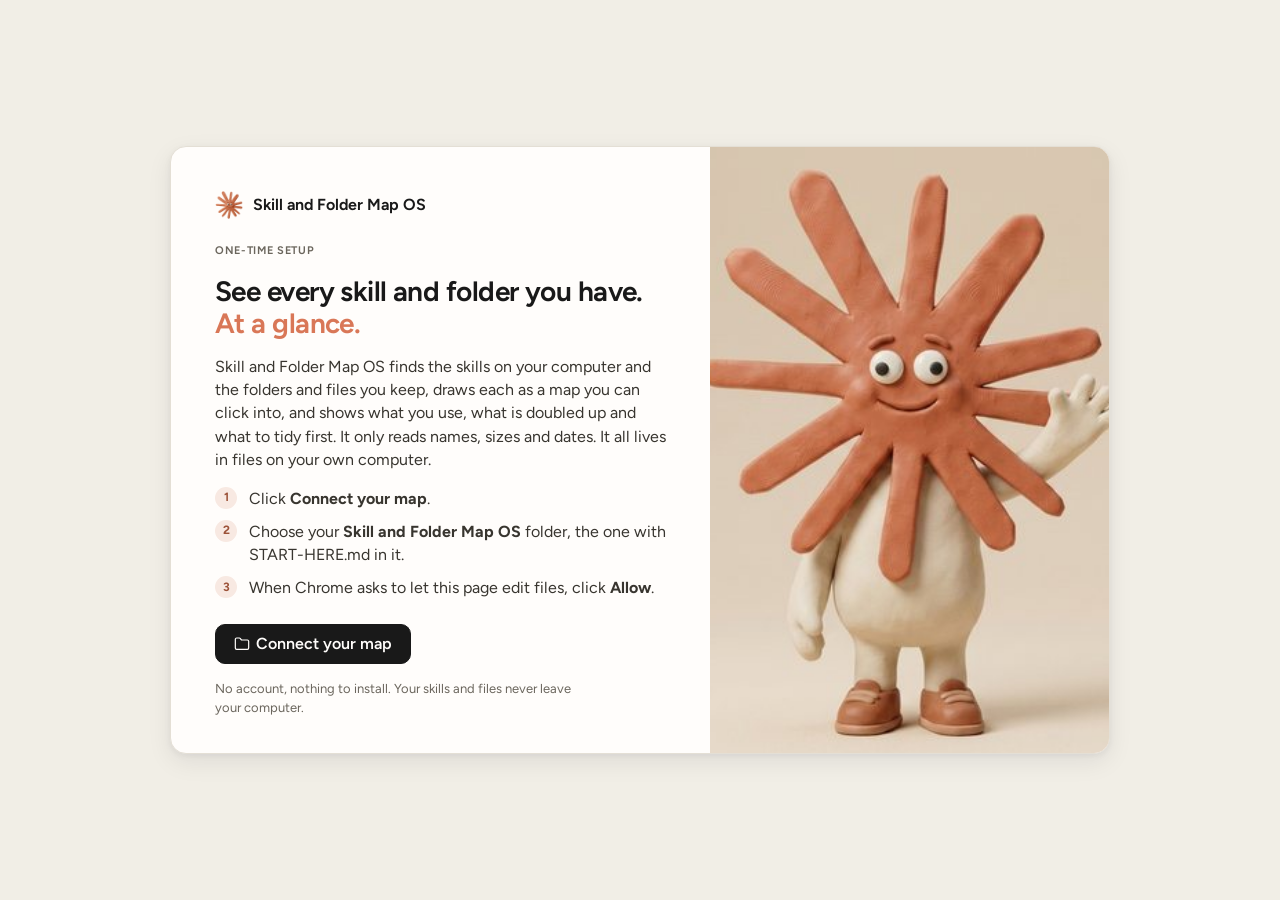
==== commit 8e379579: "Skill and Folder Map OS: a map of your folders and files, and a glowing new look Adds a Skills | Fil" ====
--- a/apps/skill-map/index.html
+++ b/apps/skill-map/index.html
@@ -3,7 +3,7 @@
 <head>
   <meta charset="utf-8">
   <meta name="viewport" content="width=device-width, initial-scale=1">
-  <title>Skill Map OS</title>
+  <title>Skill and Folder Map OS</title>
   <meta name="description" content="Every skill Claude has, drawn as one map: which you use, how they connect, and which parts of your business have none yet.">
   <link rel="icon" type="image/png" href="../shared/images/claude-icon.png">
   <!-- Shared look (theme.css holds every colour and font) -->
@@ -39,16 +39,16 @@
       <section class="tool-group" data-tool-group="skill-map">
         <button type="button" class="tool-group__head" aria-expanded="true" aria-controls="nav">
           <span class="tool-group__icon"><span data-icon="map"></span></span>
-          <span class="tool-group__name">Skill Map OS</span>
+          <span class="tool-group__name">Skill and Folder Map OS</span>
           <span class="tool-group__count" aria-hidden="true"></span>
           <span class="tool-group__chevron"><span data-icon="chevronDown"></span></span>
         </button>
         <div class="tool-group__body">
-          <nav class="nav" id="nav" aria-label="Skill Map OS">
+          <nav class="nav" id="nav" aria-label="Skill and Folder Map OS">
             <a class="nav__item" href="#map" data-view="map"><span data-icon="map"></span>Map</a>
-            <a class="nav__item" href="#skills" data-view="skills"><span data-icon="list"></span>All skills<span class="nav__count" data-count="skills"></span></a>
+            <a class="nav__item" href="#skills" data-view="skills"><span data-icon="list"></span><span class="nav__label" data-label="skills">All skills</span><span class="nav__count" data-count="skills"></span></a>
             <a class="nav__item" href="#overview" data-view="overview"><span data-icon="barChart"></span>Overview</a>
-            <a class="nav__item" href="#gaps" data-view="gaps"><span data-icon="target"></span>Gaps<span class="nav__count" data-count="gaps"></span></a>
+            <a class="nav__item" href="#gaps" data-view="gaps"><span data-icon="target"></span><span class="nav__label" data-label="gaps">Gaps</span><span class="nav__count" data-count="gaps"></span></a>
             <a class="nav__item" href="#review" data-view="review"><span data-icon="sparkle"></span>Review<span class="nav__count nav__count--accent" data-count="review"></span></a>
           </nav>
         </div>
@@ -80,6 +80,10 @@
           <h1 id="viewTitle">Map</h1>
           <span class="topbar__sub" id="viewSub"></span>
         </div>
+        <div class="segmented lens" role="group" aria-label="Map of">
+          <button type="button" data-action="lens" data-lens="skills" aria-pressed="true" title="Your skills (T)"><span data-icon="sparkle"></span><span class="lens__label">Skills</span></button>
+          <button type="button" data-action="lens" data-lens="files" aria-pressed="false" title="Your folders and files (T)"><span data-icon="folder"></span><span class="lens__label">Files</span></button>
+        </div>
         <div class="topbar__search">
           <span data-icon="search" class="topbar__search-icon"></span>
           <input type="search" id="searchInput" class="input" placeholder="Find a skill" autocomplete="off" aria-label="Find a skill">
@@ -109,7 +113,9 @@
     <div class="modal__body shortcuts">
       <div><span class="kbd">/</span> Find a skill</div>
       <div><span class="kbd">1</span> to <span class="kbd">5</span> Map, All skills, Overview, Gaps, Review</div>
+      <div><span class="kbd">T</span> Switch between your skills and your folders</div>
       <div><span class="kbd">S</span> Scan again</div>
+      <div><span class="kbd">U</span> Up one folder (folder map)</div>
       <div><span class="kbd">F</span> Fit the whole map on screen</div>
       <div><span class="kbd">+</span> <span class="kbd">-</span> Zoom the map (click it first)</div>
       <div><span class="kbd">Esc</span> Close a panel or pop-up</div>
@@ -121,6 +127,7 @@
   <script src="../shared/js/store.js"></script>
   <script src="../shared/js/sidebar.js"></script>
   <script src="app/model.js"></script>
+  <script src="app/files-model.js"></script>
   <script src="app/components.js"></script>
   <script src="app/map.js"></script>
   <script src="app/view-map.js"></script>
@@ -128,8 +135,10 @@
   <script src="app/view-overview.js"></script>
   <script src="app/view-gaps.js"></script>
   <script src="app/view-review.js"></script>
+  <script src="app/view-files.js"></script>
   <script src="app/view-preferences.js"></script>
   <script src="app/drawer.js"></script>
+  <script src="app/drawer-files.js"></script>
   <script src="app/app.js"></script>
 </body>
 </html>
--- a/apps/skill-map/app/app.css
+++ b/apps/skill-map/app/app.css
@@ -228,27 +228,28 @@
 .map-note > span { flex: 1 1 240px; min-width: 0; }
 .page .map-note { border: 1px solid var(--color-accent-line); border-radius: var(--radius-md); padding: 10px 14px; }
 .map-stage { flex: 1; min-height: 420px; display: grid; grid-template-columns: 250px minmax(0, 1fr); overflow: hidden; }
-.map-view { position: relative; min-width: 0; min-height: 0; overflow: hidden; background: radial-gradient(ellipse at 50% 45%, var(--color-surface) 0%, var(--color-bg) 72%); }
+.map-view { position: relative; min-width: 0; min-height: 0; overflow: hidden; background: #04060d; }
 .map-canvas { position: absolute; inset: 0; width: 100%; height: 100%; display: block; cursor: grab; touch-action: none; outline: none; }
 .map-canvas:focus-visible { box-shadow: inset 0 0 0 2px var(--color-accent); }
 .map-tip { position: absolute; z-index: 3; display: grid; gap: 2px; padding: 7px 10px; border-radius: var(--radius-sm); background: var(--color-dark); color: var(--color-on-dark); font-size: var(--text-sm); pointer-events: none; box-shadow: var(--shadow-md); max-width: 260px; }
 .map-tip span { opacity: 0.75; font-size: var(--text-xs); }
-.map-legend { display: grid; gap: 10px; align-content: start; overflow: auto; padding: var(--space-3); border-right: 1px solid var(--color-line); background: var(--color-sidebar); font-size: var(--text-xs); }
+.map-legend { display: grid; gap: 10px; align-content: start; overflow: auto; padding: var(--space-3); border-right: 1px solid #16213a; background: #070b14; color: #cfd9ee; font-size: var(--text-xs); }
 .map-legend ul { list-style: none; margin: 0; padding: 0; display: grid; gap: 1px; }
 .map-legend__item { font-size: var(--text-sm); }
-.map-legend__item { display: flex; align-items: center; gap: 8px; width: 100%; padding: 3px 6px; border: 0; border-radius: var(--radius-xs); background: transparent; color: var(--color-ink); font: inherit; text-align: left; cursor: pointer; }
-.map-legend__item:hover { background: var(--color-sunk); }
+.map-legend__item { display: flex; align-items: center; gap: 8px; width: 100%; padding: 3px 6px; border: 0; border-radius: var(--radius-xs); background: transparent; color: #e3ecff; font: inherit; text-align: left; cursor: pointer; }
+.map-legend__item:hover:not(:disabled) { background: #101a30; }
+.map-legend__item:disabled { cursor: default; opacity: 0.8; }
 .map-legend__dot { width: 10px; height: 10px; border-radius: 50%; flex: none; }
 .map-legend__name { flex: 1; min-width: 0; overflow: hidden; text-overflow: ellipsis; white-space: nowrap; }
-.map-legend__n { color: var(--color-muted); }
-.map-legend__key { padding-top: 6px; border-top: 1px solid var(--color-line); color: var(--color-muted); }
+.map-legend__n { color: #7f92b6; }
+.map-legend__key { padding-top: 6px; border-top: 1px solid #16213a; color: #8ea0c0; }
 .map-legend__key li { display: flex; align-items: center; gap: 8px; }
 .key { display: inline-block; flex: none; width: 14px; height: 10px; position: relative; }
 .key--big::after { content: ""; position: absolute; left: 2px; top: 0; width: 10px; height: 10px; border-radius: 50%; background: var(--color-accent); }
 .key--hollow::after { content: ""; position: absolute; left: 3px; top: 1px; width: 8px; height: 8px; border-radius: 50%; border: 1.5px solid var(--color-accent); }
 .key--link::after { content: ""; position: absolute; left: 0; top: 4px; width: 14px; border-top: 2px solid var(--color-info); }
 .key--dup::after { content: ""; position: absolute; left: 0; top: 4px; width: 14px; border-top: 2px dashed var(--color-danger); }
-.map-hint { position: absolute; right: var(--space-4); bottom: var(--space-3); padding: 4px 10px; border-radius: var(--radius-pill); background: color-mix(in srgb, var(--color-surface) 88%, transparent); border: 1px solid var(--color-line); color: var(--color-muted); font-size: var(--text-xs); pointer-events: none; animation: hint-out 600ms 7s var(--ease-out) forwards; }
+.map-hint { position: absolute; right: var(--space-4); bottom: var(--space-3); padding: 4px 10px; border-radius: var(--radius-pill); background: rgba(7, 11, 20, 0.82); border: 1px solid #1c2a48; color: #8ea0c0; font-size: var(--text-xs); pointer-events: none; animation: hint-out 600ms 7s var(--ease-out) forwards; }
 @keyframes hint-out { to { opacity: 0; } }
 body.has-drawer .map-hint { display: none; }
 @media (max-width: 1000px) { .map-stage { min-height: 460px; } }
@@ -414,3 +415,51 @@
 
 /* Nothing moves for people who ask their computer for less motion */
 @media (prefers-reduced-motion: reduce) { .hbar__fill, .map-hint { animation: none; } }
+
+
+/* ============================================================
+   The map is a glowing display: always dark, in both app themes
+   ============================================================ */
+.map-hud { position: absolute; top: 12px; left: 14px; z-index: 2; display: flex; gap: 18px; flex-wrap: wrap; font-family: var(--font-mono); font-size: 11px; letter-spacing: 0.14em; color: #5f7aa6; pointer-events: none; }
+.map-hud b { color: #aef3ff; font-weight: 600; letter-spacing: 0.06em; margin-left: 4px; text-shadow: 0 0 8px rgba(52, 229, 255, 0.55); }
+.map-view::before, .map-view::after { content: ""; position: absolute; z-index: 2; width: 22px; height: 22px; pointer-events: none; border: 0 solid rgba(52, 229, 255, 0.5); }
+.map-view::before { top: 6px; right: 6px; border-top-width: 2px; border-right-width: 2px; }
+.map-view::after { bottom: 6px; left: 6px; border-bottom-width: 2px; border-left-width: 2px; }
+.map-legend__title { margin: 4px 0 -2px; font-family: var(--font-mono); font-size: 10px; letter-spacing: 0.16em; text-transform: uppercase; color: #5f7aa6; }
+.map-legend__types { list-style: none; margin: 0; padding: 0; display: grid; gap: 3px; }
+.map-legend__types li { display: flex; align-items: center; gap: 8px; padding: 1px 6px; color: #a9b8d6; }
+.map-legend__dot { box-shadow: 0 0 8px currentColor; }
+.key--flag::after { content: ""; position: absolute; left: 2px; top: 0; width: 10px; height: 10px; border-radius: 50%; border: 1.5px solid #ff4d6d; box-shadow: 0 0 6px #ff4d6d; }
+.key--big::after { box-shadow: 0 0 8px var(--color-accent); }
+
+/* The Skills / Files switch in the top bar */
+.lens { flex: none; }
+.lens button { display: inline-flex; align-items: center; gap: 6px; }
+.lens button svg { width: 14px; height: 14px; }
+@media (max-width: 760px) { .lens__label { display: none; } }
+
+/* The folder map: where you are, and how to go back */
+.crumbs { display: flex; align-items: center; gap: 2px; flex-wrap: wrap; min-width: 0; }
+.crumb { display: inline-flex; align-items: center; gap: 6px; max-width: 200px; height: 28px; padding: 0 8px; border: 0; border-radius: var(--radius-sm); background: transparent; color: var(--color-ink-soft); font: inherit; font-size: var(--text-sm); font-weight: 600; cursor: pointer; overflow: hidden; text-overflow: ellipsis; white-space: nowrap; }
+.crumb svg { width: 14px; height: 14px; flex: none; }
+.crumb:hover { background: var(--color-sunk); color: var(--color-ink); }
+.crumb.is-here { background: var(--color-accent-soft); color: var(--color-accent-text); }
+.crumb__sep { color: var(--color-faint); }
+.ftype { display: inline-flex; align-items: center; gap: 6px; font-size: var(--text-xs); color: var(--color-ink-soft); white-space: nowrap; }
+.ftype__dot { width: 9px; height: 9px; border-radius: 50%; flex: none; }
+.filter .ftype__dot { margin-right: 2px; }
+.hrow__meta { color: var(--color-muted); font-size: var(--text-sm); white-space: nowrap; }
+.gap__size { font-size: var(--text-md); font-weight: 650; }
+.gap__actions { display: flex; flex-wrap: wrap; gap: 6px; margin-top: 2px; }
+.gap__actions .btn svg { width: 14px; height: 14px; }
+.stackbar__part { min-width: 4px; }
+@media (max-width: 760px) { .crumb { max-width: 120px; } }
+
+/* Phones: the title gives way first, so the switch, search, theme and scan buttons always fit */
+@media (max-width: 560px) {
+  .topbar { gap: 6px; padding: 0 var(--space-2); }
+  .topbar__title { min-width: 0; flex: 1 1 0; }
+  .topbar__title h1 { font-size: var(--text-md); overflow: hidden; text-overflow: ellipsis; max-width: 100%; }
+  .save-status { display: none; }
+  .lens button { padding: 0 9px; }
+}
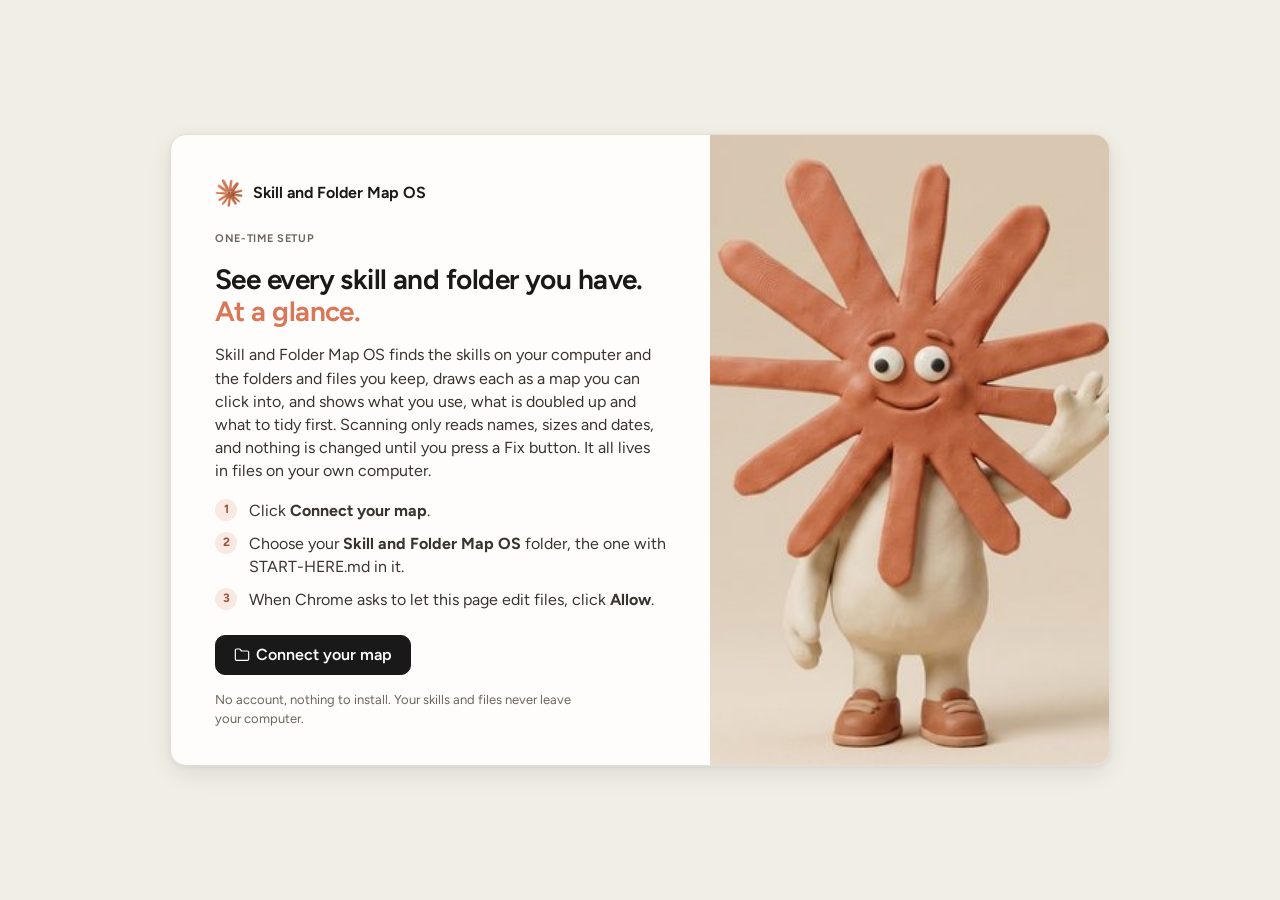
==== commit 43b90c9e: "Fix buttons: Claude does the tidying Clean-up and Review pages get Fix buttons. A plain-English box " ====
--- a/apps/skill-map/index.html
+++ b/apps/skill-map/index.html
@@ -128,6 +128,7 @@
   <script src="../shared/js/sidebar.js"></script>
   <script src="app/model.js"></script>
   <script src="app/files-model.js"></script>
+  <script src="app/tidy-model.js"></script>
   <script src="app/components.js"></script>
   <script src="app/map.js"></script>
   <script src="app/view-map.js"></script>
--- a/apps/skill-map/app/app.css
+++ b/apps/skill-map/app/app.css
@@ -463,3 +463,31 @@
   .save-status { display: none; }
   .lens button { padding: 0 9px; }
 }
+
+
+/* ============================================================
+   The skill map is soft and pastel; the folder map stays vibrant
+   ============================================================ */
+.map-stage[data-style="pastel"] .map-view { background: var(--color-bg); }
+.map-stage[data-style="pastel"] .map-legend { border-right: 1px solid var(--color-line); background: var(--color-sidebar); color: var(--color-ink-soft); }
+.map-stage[data-style="pastel"] .map-legend__item { color: var(--color-ink); }
+.map-stage[data-style="pastel"] .map-legend__item:hover:not(:disabled) { background: var(--color-sunk); }
+.map-stage[data-style="pastel"] .map-legend__n { color: var(--color-muted); }
+.map-stage[data-style="pastel"] .map-legend__key { border-top-color: var(--color-line); color: var(--color-muted); }
+.map-stage[data-style="pastel"] .map-legend__title { color: var(--color-muted); }
+.map-stage[data-style="pastel"] .map-legend__dot { box-shadow: none; }
+.map-stage[data-style="pastel"] .map-hud { color: var(--color-muted); }
+.map-stage[data-style="pastel"] .map-hud b { color: var(--color-ink); text-shadow: none; }
+.map-stage[data-style="pastel"] .map-view::before, .map-stage[data-style="pastel"] .map-view::after { border-color: var(--color-line-strong); }
+.map-stage[data-style="pastel"] .map-hint { background: color-mix(in srgb, var(--color-surface) 88%, transparent); border-color: var(--color-line); color: var(--color-muted); }
+.map-canvas { cursor: grab; }
+@media (max-width: 1000px) { .map-stage[data-style="neon"] .map-legend { border-top-color: #16213a; } .map-stage[data-style="pastel"] .map-legend { border-top-color: var(--color-line); } }
+
+.map-stage { min-height: 460px; }
+
+/* Fix buttons: the reassurance in the "Are you sure?" box, and the "Tidied so far" list */
+.tidy-safe { display: flex; gap: 10px; align-items: flex-start; padding: 12px 14px; border-radius: var(--radius-m, 12px); background: var(--surface-sunken, rgba(127, 127, 127, 0.1)); font-size: 0.9rem; }
+.tidy-safe svg { flex: none; width: 18px; height: 18px; margin-top: 2px; }
+.tidied__row { display: flex; align-items: center; justify-content: space-between; gap: 12px; padding: 8px 0; }
+.tidied__main { display: flex; flex-direction: column; gap: 2px; min-width: 0; }
+.gap__actions .btn--primary { order: -1; }
